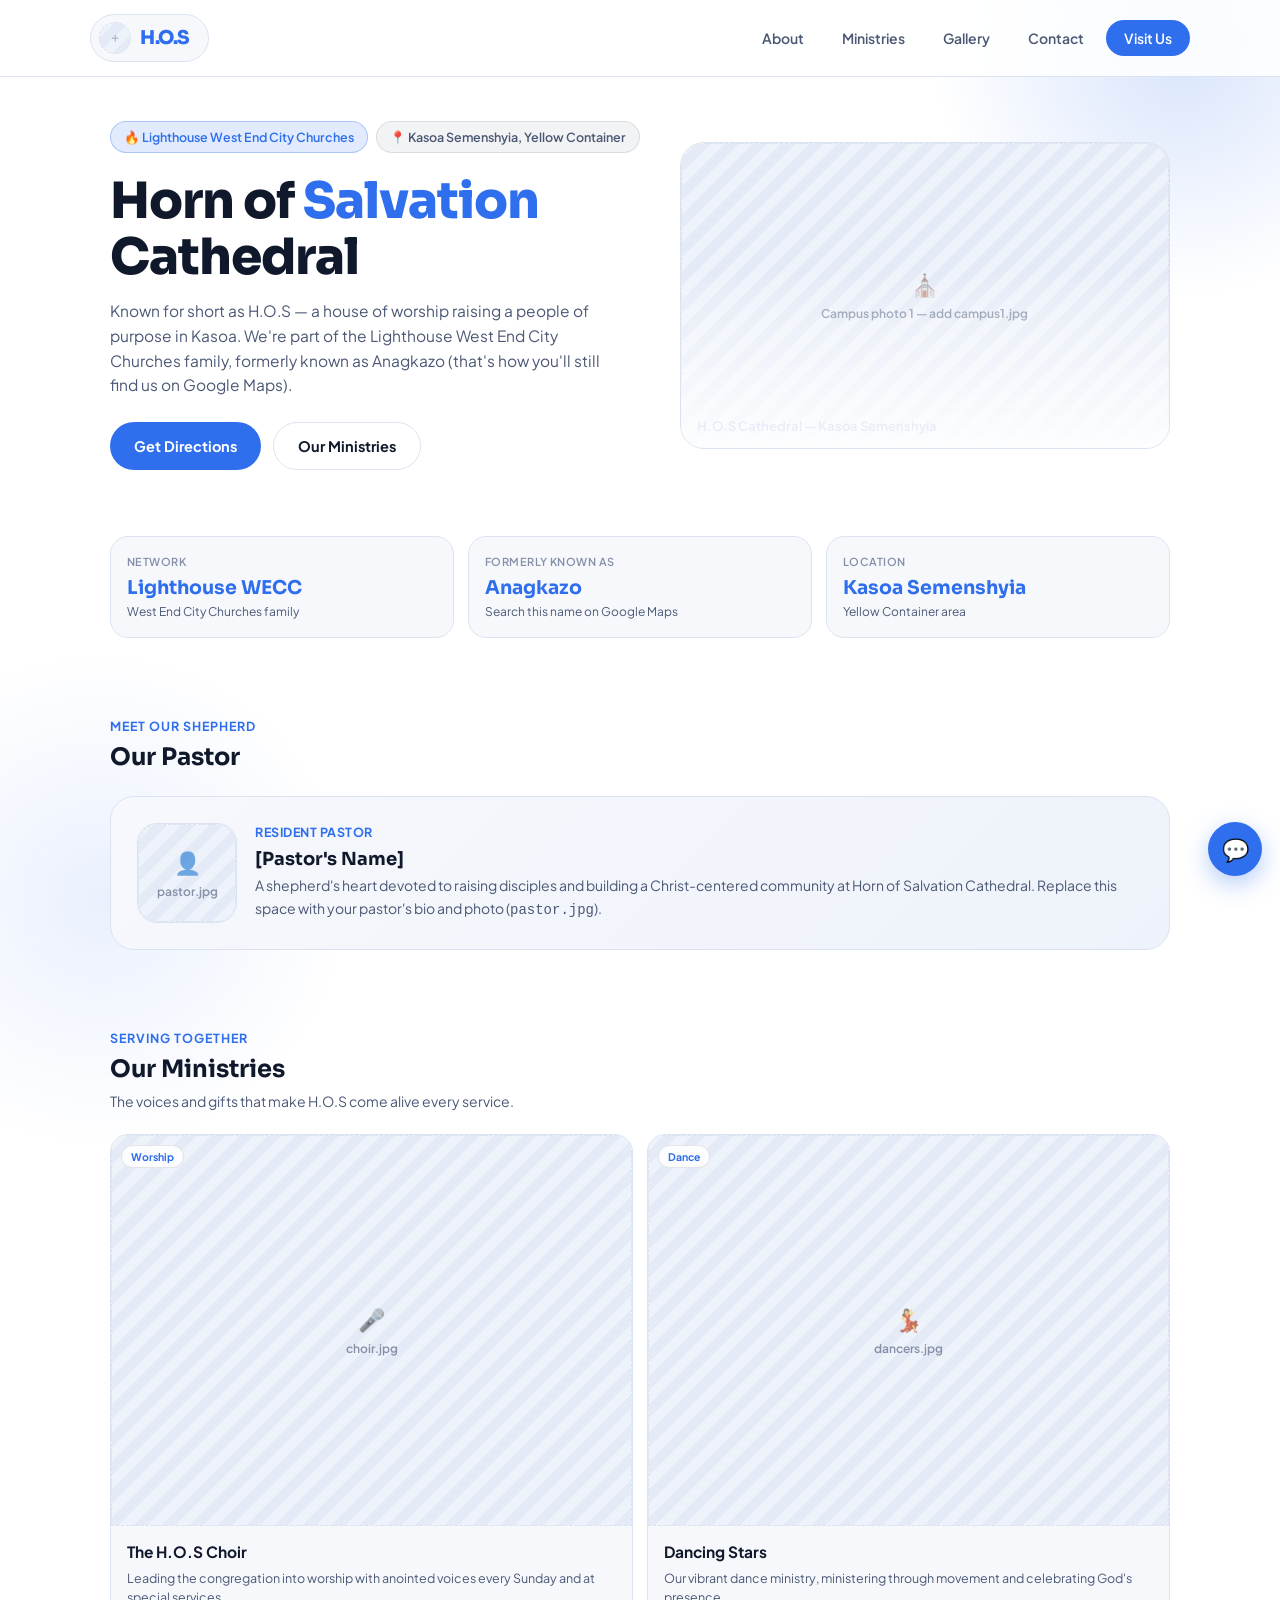
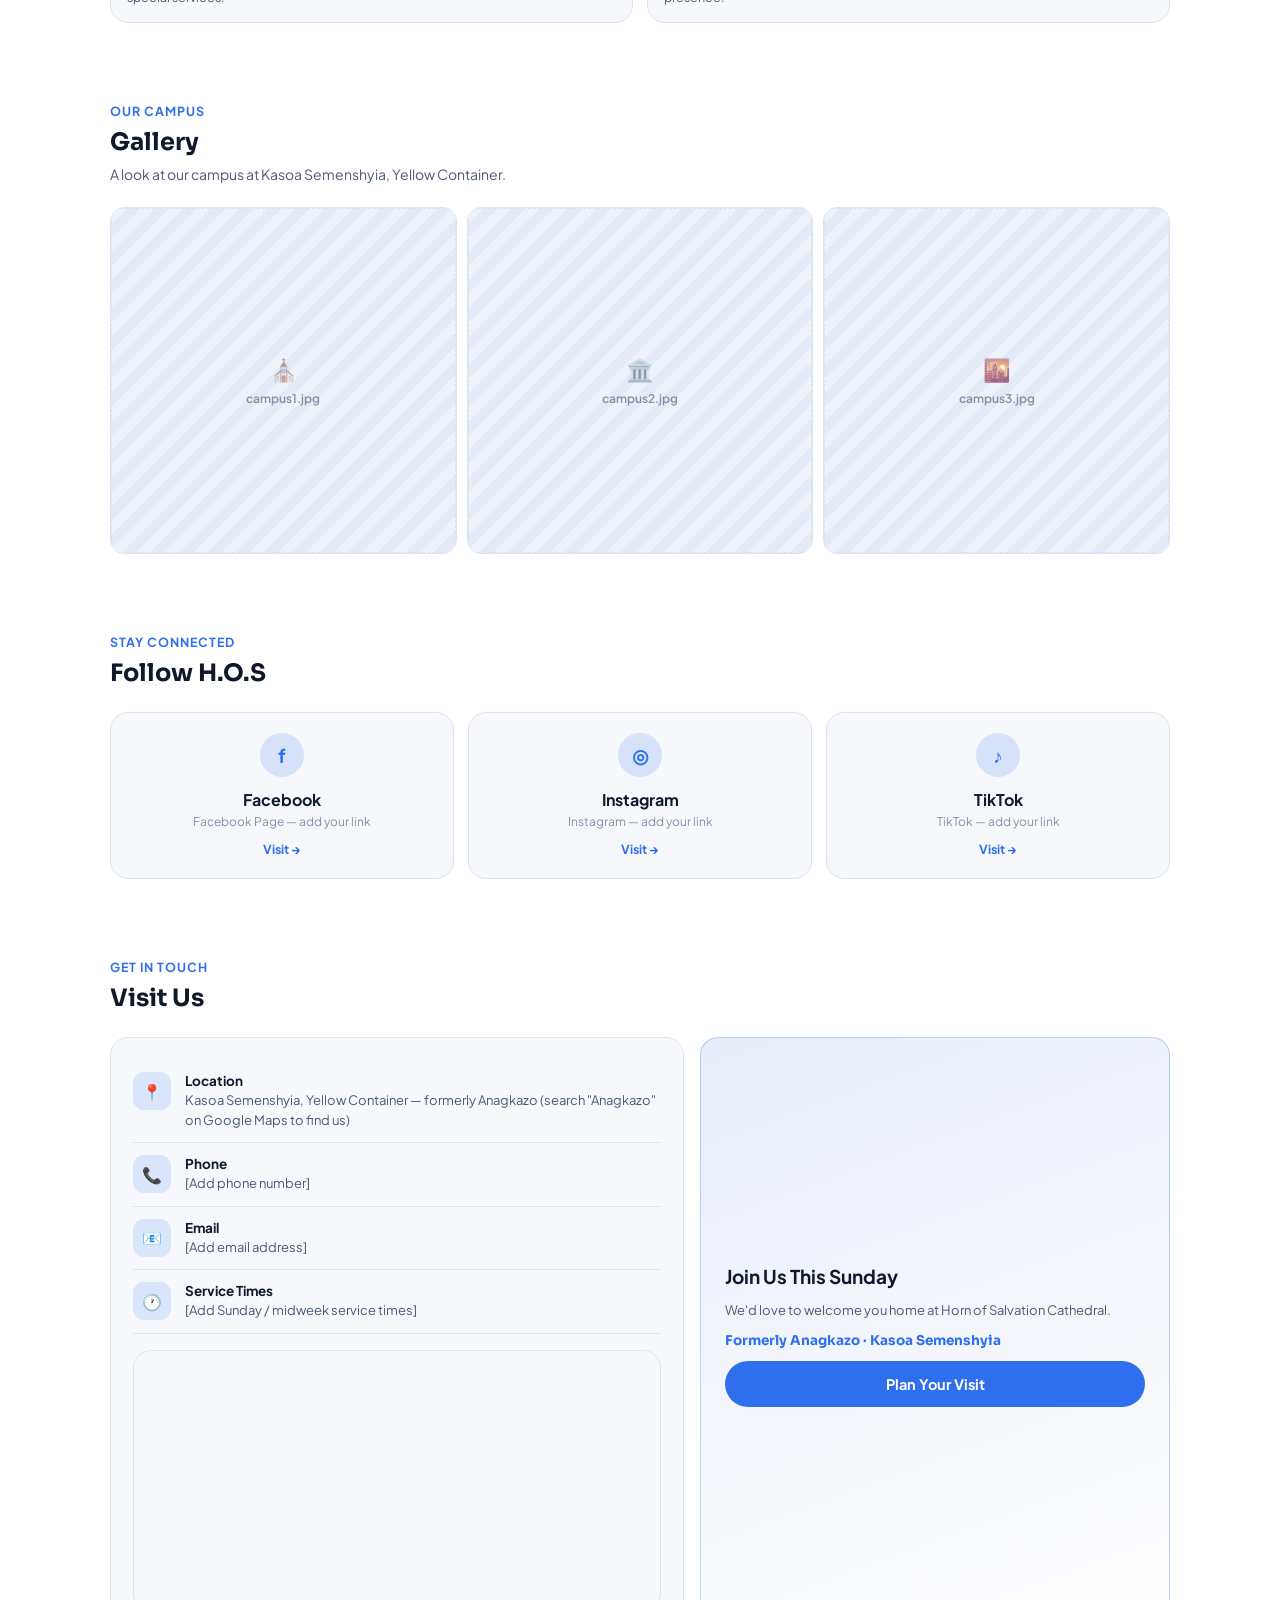
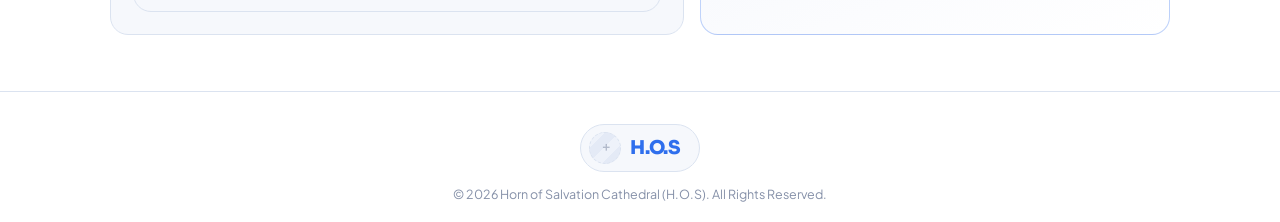
==== index.html @ 9e93522f "Create index.html" ====
<!DOCTYPE html>
<html lang="en">
<head>
<meta charset="UTF-8">
<meta name="viewport" content="width=device-width, initial-scale=1.0">
<title>Horn of Salvation Cathedral (H.O.S) | Kasoa, Semenshyia</title>
<link rel="icon" type="image/png" href="logo.png">
<link rel="preconnect" href="https://fonts.googleapis.com">
<link href="https://fonts.googleapis.com/css2?family=Plus+Jakarta+Sans:wght@400;500;600;700;800&family=Sora:wght@600;700;800&display=swap" rel="stylesheet">
<style>
  :root{
    --bg: #ffffff;
    --card: #f6f8fc;
    --card-2: #eef2fa;
    --border: #dbe3f0;
    --yellow: #2f6fed;
    --black-2: #e8edf9;
    --text: #10182b;
    --text-dim: #4b5875;
    --text-faint: #8590a8;
    --radius: 18px;
  }
  *{margin:0;padding:0;box-sizing:border-box;}
  html{scroll-behavior:smooth;}
  body{
    background:var(--bg); color:var(--text); font-family:'Plus Jakarta Sans', sans-serif;
    padding-bottom:78px; overflow-x:hidden;
  }
  h1,h2,h3,.brand{font-family:'Sora', sans-serif;}
  a{color:inherit;text-decoration:none;}
  img{max-width:100%;display:block;}
  .wrap{max-width:1100px;margin:0 auto;padding:0 20px;}

  body::before{
    content:"";position:fixed;top:-200px;right:-150px;width:500px;height:500px;
    background:radial-gradient(circle, rgba(47,111,237,0.18), transparent 70%);z-index:-1;
  }
  body::after{
    content:"";position:fixed;bottom:-250px;left:-150px;width:500px;height:500px;
    background:radial-gradient(circle, rgba(47,111,237,0.10), transparent 70%);z-index:-1;
  }

  /* Placeholder photo blocks — swap the <img> back in once real photos are ready */
  .photo-slot{
    display:flex; flex-direction:column; align-items:center; justify-content:center; gap:8px;
    width:100%; height:100%;
    background:repeating-linear-gradient(135deg, #eef2fa, #eef2fa 10px, #e4eaf6 10px, #e4eaf6 20px);
    border:1px dashed var(--border); color:var(--text-faint);
    font-size:12px; font-weight:600; text-align:center; padding:10px;
  }
  .photo-slot .ic{font-size:22px; opacity:.6;}

  /* Nav */
  header{
    position:sticky; top:0; z-index:50; padding:14px 16px;
    background:rgba(255,255,255,0.85); backdrop-filter:blur(14px); border-bottom:1px solid var(--border);
  }
  .nav-inner{max-width:1100px;margin:0 auto;display:flex;align-items:center;justify-content:space-between;}
  .brand{display:flex;align-items:center;gap:9px;font-weight:800;font-size:19px;letter-spacing:-0.02em;color:var(--yellow);
    background:var(--card);border:1px solid var(--border);padding:7px 18px 7px 8px;border-radius:999px;}
  .brand-logo{width:32px;height:32px;border-radius:50%;object-fit:cover;background:var(--black-2);}
  nav.links{display:flex;align-items:center;gap:6px;}
  nav.links a{font-size:14px;font-weight:600;color:var(--text-dim);padding:9px 16px;border-radius:999px;transition:.2s;}
  nav.links a:hover{background:var(--card);color:var(--text);}
  .nav-cta{background:var(--yellow);color:#ffffff !important;padding:9px 18px !important;}
  .menu-btn{display:none;background:var(--card);border:1px solid var(--border);width:40px;height:40px;border-radius:12px;color:var(--text);font-size:18px;cursor:pointer;}

  /* Hero */
  .hero{padding:44px 0 40px;}
  .hero-grid{display:grid;grid-template-columns:1fr;gap:28px;}
  .eyebrow-row{display:flex;gap:8px;flex-wrap:wrap;margin-bottom:20px;}
  .badge{display:inline-flex;align-items:center;gap:6px;font-size:12.5px;font-weight:600;padding:7px 13px;border-radius:999px;
    background:var(--card);border:1px solid var(--border);color:var(--text-dim);}
  .badge.on-yellow{background:rgba(47,111,237,0.14);color:var(--yellow);border-color:rgba(47,111,237,0.3);}
  .badge.on-dark{background:rgba(16,24,43,0.05);color:var(--text-dim);border-color:rgba(16,24,43,0.1);}
  .hero h1{font-size:36px;line-height:1.12;font-weight:800;letter-spacing:-0.02em;}
  .hero h1 span{color:var(--yellow);}
  .hero p.lede{margin-top:14px;max-width:520px;color:var(--text-dim);font-size:15.5px;line-height:1.6;}
  .hero-actions{display:flex;gap:12px;margin-top:24px;flex-wrap:wrap;}
  .btn{display:inline-flex;align-items:center;gap:8px;font-weight:700;font-size:14.5px;padding:14px 24px;border-radius:999px;border:none;cursor:pointer;}
  .btn-primary{background:var(--yellow);color:#ffffff;}
  .btn-ghost{background:transparent;color:var(--text);border:1px solid var(--border);}

  .hero-photo{border-radius:24px;border:1px solid var(--border);overflow:hidden;position:relative;aspect-ratio:16/10;}
  .hero-photo img{width:100%;height:100%;object-fit:cover;}
  .hero-photo::after{content:"";position:absolute;inset:0;background:linear-gradient(180deg, rgba(255,255,255,0) 40%, rgba(255,255,255,0.9) 100%);}
  .hero-photo .cap{position:absolute;left:16px;bottom:14px;z-index:2;font-size:13px;font-weight:600;color:#e8ecf7;}

  /* Info strip */
  .stats{display:grid;grid-template-columns:repeat(3,1fr);gap:14px;padding:26px 0 40px;}
  .stat-card{background:var(--card);border:1px solid var(--border);border-radius:var(--radius);padding:18px 16px;}
  .stat-card .label{color:var(--text-faint);font-size:11px;font-weight:600;text-transform:uppercase;letter-spacing:.04em;}
  .stat-card .value{font-family:'Sora',sans-serif;font-size:19px;font-weight:700;margin-top:8px;color:var(--yellow);}
  .stat-card .sub{color:var(--text-dim);font-size:12px;margin-top:4px;}

  section{padding:40px 0;}
  .section-head{margin-bottom:24px;}
  .section-head .kicker{font-size:12.5px;font-weight:700;color:var(--yellow);text-transform:uppercase;letter-spacing:.08em;}
  .section-head h2{font-size:24px;font-weight:700;margin-top:8px;}
  .section-head p{color:var(--text-dim);font-size:14px;margin-top:8px;max-width:560px;}

  /* People / ministry cards with photo slots */
  .grid-2{display:grid;grid-template-columns:1fr 1fr;gap:14px;}
  .prog-card{background:var(--card);border:1px solid var(--border);border-radius:var(--radius);overflow:hidden;display:flex;flex-direction:column;}
  .prog-photo{aspect-ratio:4/3;overflow:hidden;position:relative;}
  .prog-photo img{width:100%;height:100%;object-fit:cover;}
  .prog-photo .tag{position:absolute;top:10px;left:10px;font-size:10.5px;font-weight:700;padding:4px 9px;border-radius:999px;
    background:rgba(255,255,255,0.85);color:var(--yellow);border:1px solid rgba(16,24,43,0.1);backdrop-filter:blur(4px);z-index:2;}
  .prog-body{padding:16px;display:flex;flex-direction:column;gap:8px;flex:1;}
  .prog-body h4{font-size:15.5px;font-weight:700;}
  .prog-body .desc{color:var(--text-dim);font-size:12.5px;line-height:1.5;flex:1;}

  /* Pastor spotlight card */
  .pastor-card{background:linear-gradient(135deg, var(--card), var(--card-2));border:1px solid var(--border);border-radius:24px;
    padding:26px;display:flex;gap:18px;align-items:center;}
  .pastor-photo{width:100px;height:100px;border-radius:20px;overflow:hidden;flex-shrink:0;border:1px solid var(--border);}
  .pastor-photo img{width:100%;height:100%;object-fit:cover;}
  .pastor-card h3{font-size:18px;font-weight:700;margin-bottom:4px;}
  .pastor-card .role{color:var(--yellow);font-size:12.5px;font-weight:700;text-transform:uppercase;letter-spacing:.04em;margin-bottom:8px;}
  .pastor-card p{color:var(--text-dim);font-size:14px;line-height:1.65;}

  /* Gallery — max 3 campus images */
  .gallery-grid{display:grid;grid-template-columns:repeat(3,1fr);gap:10px;}
  .gallery-grid .g-item{border-radius:14px;overflow:hidden;aspect-ratio:1/1;border:1px solid var(--border);}
  .gallery-grid img{width:100%;height:100%;object-fit:cover;transition:.3s;}
  .gallery-grid a:hover img{transform:scale(1.06);}

  /* Social */
  .social-grid{display:grid;grid-template-columns:repeat(3,1fr);gap:14px;}
  .social-card{background:var(--card);border:1px solid var(--border);border-radius:var(--radius);padding:20px;text-align:center;}
  .social-card .circle{width:44px;height:44px;border-radius:50%;margin:0 auto 12px;display:flex;align-items:center;justify-content:center;font-size:19px;font-weight:700;background:rgba(47,111,237,0.16);color:var(--yellow);}
  .social-card p{font-size:12px;color:var(--text-faint);margin-top:4px;}
  .social-card .visit{display:inline-block;margin-top:12px;font-size:12.5px;font-weight:700;color:var(--yellow);}

  /* Contact */
  .contact-grid{display:grid;grid-template-columns:1fr;gap:16px;}
  .contact-card{background:var(--card);border:1px solid var(--border);border-radius:var(--radius);padding:22px;}
  .contact-row{display:flex;gap:14px;align-items:flex-start;padding:12px 0;border-bottom:1px solid var(--border);}
  .contact-row:last-child{border-bottom:none;}
  .contact-row .ico{width:38px;height:38px;border-radius:11px;background:rgba(47,111,237,0.14);color:var(--yellow);
    display:flex;align-items:center;justify-content:center;font-size:16px;flex-shrink:0;}
  .contact-row h5{font-size:13.5px;font-weight:700;}
  .contact-row p, .contact-row a{font-size:13px;color:var(--text-dim);margin-top:2px;line-height:1.5;}
  .apply-card{background:linear-gradient(160deg, var(--black-2), #ffffff);border-radius:var(--radius);padding:24px;
    display:flex;flex-direction:column;justify-content:center;gap:12px;border:1px solid rgba(47,111,237,0.3);}
  .apply-card h4{font-size:19px;font-weight:700;}
  .apply-card p{color:var(--text-dim);font-size:13px;line-height:1.55;}
  .apply-note{font-family:'Sora',sans-serif;font-size:13.5px;color:var(--yellow);font-weight:700;}
  .map-frame{border-radius:var(--radius);overflow:hidden;border:1px solid var(--border);margin-top:16px;}
  .map-frame iframe{width:100%;height:260px;border:none;display:block;}

  footer{text-align:center;padding:32px 20px 20px;color:var(--text-faint);font-size:12.5px;border-top:1px solid var(--border);margin-top:16px;}
  footer .brand{margin:0 auto 14px;width:fit-content;}

  .wa-float{position:fixed;right:18px;bottom:88px;z-index:60;width:54px;height:54px;border-radius:50%;
    background:var(--yellow);display:flex;align-items:center;justify-content:center;box-shadow:0 8px 24px rgba(47,111,237,0.35);font-size:22px;color:#ffffff;}

  .bottom-nav{position:fixed;left:0;right:0;bottom:0;z-index:55;background:rgba(255,255,255,0.95);backdrop-filter:blur(14px);
    border-top:1px solid var(--border);display:flex;justify-content:space-around;padding:10px 6px 12px;}
  .bottom-nav a{display:flex;flex-direction:column;align-items:center;gap:4px;font-size:10.5px;color:var(--text-faint);font-weight:600;}
  .bottom-nav a.active{color:var(--yellow);}
  .bottom-nav .ic{font-size:19px;}

  @media (min-width:760px){
    body{padding-bottom:0;}
    .bottom-nav{display:none;}
    .wa-float{bottom:24px;}
    .hero h1{font-size:50px;}
    .hero-grid{grid-template-columns:1.05fr .95fr;align-items:center;}
    .contact-grid{grid-template-columns:1.1fr .9fr;}
  }
  @media (max-width:759px){
    nav.links{display:none;}
    .menu-btn{display:flex;align-items:center;justify-content:center;}
    .social-grid{grid-template-columns:1fr;}
    .stats{grid-template-columns:1fr;}
    .pastor-card{flex-direction:column;text-align:center;}
  }
</style>
</head>
<body>

<header>
  <div class="nav-inner">
    <a href="#top" class="brand">
      <span class="photo-slot" style="width:32px;height:32px;border-radius:50%;padding:0;"><span class="ic" style="font-size:12px;">＋</span></span>
      H.O.S
    </a>
    <nav class="links">
      <a href="#about">About</a>
      <a href="#ministries">Ministries</a>
      <a href="#gallery">Gallery</a>
      <a href="#contact">Contact</a>
      <a href="#contact" class="nav-cta">Visit Us</a>
    </nav>
    <button class="menu-btn" aria-label="Menu">☰</button>
  </div>
</header>

<main id="top" class="wrap">

  <section class="hero">
    <div class="hero-grid">
      <div>
        <div class="eyebrow-row">
          <span class="badge on-yellow">🔥 Lighthouse West End City Churches</span>
          <span class="badge on-dark">📍 Kasoa Semenshyia, Yellow Container</span>
        </div>
        <h1>Horn of <span>Salvation</span> Cathedral</h1>
        <p class="lede">Known for short as H.O.S — a house of worship raising a people of purpose in Kasoa. We're part of the Lighthouse West End City Churches family, formerly known as Anagkazo (that's how you'll still find us on Google Maps).</p>
        <div class="hero-actions">
          <a href="#contact" class="btn btn-primary">Get Directions</a>
          <a href="#ministries" class="btn btn-ghost">Our Ministries</a>
        </div>
      </div>
      <div class="hero-photo">
        <div class="photo-slot" style="aspect-ratio:16/10;border-radius:24px;">
          <span class="ic">⛪</span>
          Campus photo 1 — add campus1.jpg
        </div>
        <span class="cap">H.O.S Cathedral — Kasoa Semenshyia</span>
      </div>
    </div>
  </section>

  <section class="stats">
    <div class="stat-card">
      <div class="label">Network</div>
      <div class="value">Lighthouse WECC</div>
      <div class="sub">West End City Churches family</div>
    </div>
    <div class="stat-card">
      <div class="label">Formerly Known As</div>
      <div class="value">Anagkazo</div>
      <div class="sub">Search this name on Google Maps</div>
    </div>
    <div class="stat-card">
      <div class="label">Location</div>
      <div class="value">Kasoa Semenshyia</div>
      <div class="sub">Yellow Container area</div>
    </div>
  </section>

  <section id="about">
    <div class="section-head">
      <div class="kicker">Meet Our Shepherd</div>
      <h2>Our Pastor</h2>
    </div>
    <div class="pastor-card">
      <div class="pastor-photo">
        <div class="photo-slot" style="border-radius:20px;">
          <span class="ic">👤</span>
          pastor.jpg
        </div>
      </div>
      <div>
        <div class="role">Resident Pastor</div>
        <h3>[Pastor's Name]</h3>
        <p>A shepherd's heart devoted to raising disciples and building a Christ-centered community at Horn of Salvation Cathedral. Replace this space with your pastor's bio and photo (<code>pastor.jpg</code>).</p>
      </div>
    </div>
  </section>

  <section id="ministries">
    <div class="section-head">
      <div class="kicker">Serving Together</div>
      <h2>Our Ministries</h2>
      <p>The voices and gifts that make H.O.S come alive every service.</p>
    </div>
    <div class="grid-2">
      <div class="prog-card">
        <div class="prog-photo">
          <div class="photo-slot"><span class="ic">🎤</span>choir.jpg</div>
          <span class="tag">Worship</span>
        </div>
        <div class="prog-body">
          <h4>The H.O.S Choir</h4>
          <p class="desc">Leading the congregation into worship with anointed voices every Sunday and at special services.</p>
        </div>
      </div>
      <div class="prog-card">
        <div class="prog-photo">
          <div class="photo-slot"><span class="ic">💃</span>dancers.jpg</div>
          <span class="tag">Dance</span>
        </div>
        <div class="prog-body">
          <h4>Dancing Stars</h4>
          <p class="desc">Our vibrant dance ministry, ministering through movement and celebrating God's presence.</p>
        </div>
      </div>
    </div>
  </section>

  <section id="gallery">
    <div class="section-head">
      <div class="kicker">Our Campus</div>
      <h2>Gallery</h2>
      <p>A look at our campus at Kasoa Semenshyia, Yellow Container.</p>
    </div>
    <div class="gallery-grid">
      <div class="g-item"><div class="photo-slot"><span class="ic">⛪</span>campus1.jpg</div></div>
      <div class="g-item"><div class="photo-slot"><span class="ic">🏛️</span>campus2.jpg</div></div>
      <div class="g-item"><div class="photo-slot"><span class="ic">🌇</span>campus3.jpg</div></div>
    </div>
  </section>

  <section>
    <div class="section-head">
      <div class="kicker">Stay Connected</div>
      <h2>Follow H.O.S</h2>
    </div>
    <div class="social-grid">
      <a class="social-card" href="#" target="_blank" rel="noopener">
        <div class="circle">f</div>
        <strong>Facebook</strong>
        <p>Facebook Page — add your link</p>
        <span class="visit">Visit →</span>
      </a>
      <a class="social-card" href="#" target="_blank" rel="noopener">
        <div class="circle">◎</div>
        <strong>Instagram</strong>
        <p>Instagram — add your link</p>
        <span class="visit">Visit →</span>
      </a>
      <a class="social-card" href="#" target="_blank" rel="noopener">
        <div class="circle">♪</div>
        <strong>TikTok</strong>
        <p>TikTok — add your link</p>
        <span class="visit">Visit →</span>
      </a>
    </div>
  </section>

  <section id="contact">
    <div class="section-head">
      <div class="kicker">Get In Touch</div>
      <h2>Visit Us</h2>
    </div>
    <div class="contact-grid">
      <div class="contact-card">
        <div class="contact-row">
          <div class="ico">📍</div>
          <div>
            <h5>Location</h5>
            <p>Kasoa Semenshyia, Yellow Container — formerly Anagkazo (search "Anagkazo" on Google Maps to find us)</p>
          </div>
        </div>
        <div class="contact-row">
          <div class="ico">📞</div>
          <div>
            <h5>Phone</h5>
            <p>[Add phone number]</p>
          </div>
        </div>
        <div class="contact-row">
          <div class="ico">📧</div>
          <div>
            <h5>Email</h5>
            <p>[Add email address]</p>
          </div>
        </div>
        <div class="contact-row">
          <div class="ico">🕐</div>
          <div>
            <h5>Service Times</h5>
            <p>[Add Sunday / midweek service times]</p>
          </div>
        </div>
        <div class="map-frame">
          <iframe src="https://www.google.com/maps?q=Anagkazo%20Kasoa%20Semenshyia%20Yellow%20Container%20Ghana&output=embed" loading="lazy"></iframe>
        </div>
      </div>
      <div class="apply-card">
        <h4>Join Us This Sunday</h4>
        <p>We'd love to welcome you home at Horn of Salvation Cathedral.</p>
        <div class="apply-note">Formerly Anagkazo · Kasoa Semenshyia</div>
        <a href="#" class="btn btn-primary" style="justify-content:center;">Plan Your Visit</a>
      </div>
    </div>
  </section>

</main>

<footer>
  <div class="brand">
    <span class="photo-slot" style="width:32px;height:32px;border-radius:50%;padding:0;"><span class="ic" style="font-size:12px;">＋</span></span>
    H.O.S
  </div>
  <p>© 2026 Horn of Salvation Cathedral (H.O.S). All Rights Reserved.</p>
</footer>

<a class="wa-float" href="#" target="_blank" rel="noopener" aria-label="Chat with us">💬</a>

<nav class="bottom-nav">
  <a href="#top" class="active"><span class="ic">🏠</span>Home</a>
  <a href="#about"><span class="ic">✨</span>Pastor</a>
  <a href="#ministries"><span class="ic">🎤</span>Ministries</a>
  <a href="#contact"><span class="ic">📞</span>Contact</a>
</nav>

<script>
  document.querySelector('.menu-btn')?.addEventListener('click', () => {
    const links = document.querySelector('nav.links');
    const open = links.style.display === 'flex';
    if (open) { links.style.display = 'none'; return; }
    links.style.display = 'flex';
    links.style.position = 'absolute';
    links.style.top = '64px';
    links.style.right = '16px';
    links.style.flexDirection = 'column';
    links.style.background = 'var(--card)';
    links.style.border = '1px solid var(--border)';
    links.style.borderRadius = '16px';
    links.style.padding = '10px';
    links.style.gap = '4px';
  });
</script>

</body>
  </html>
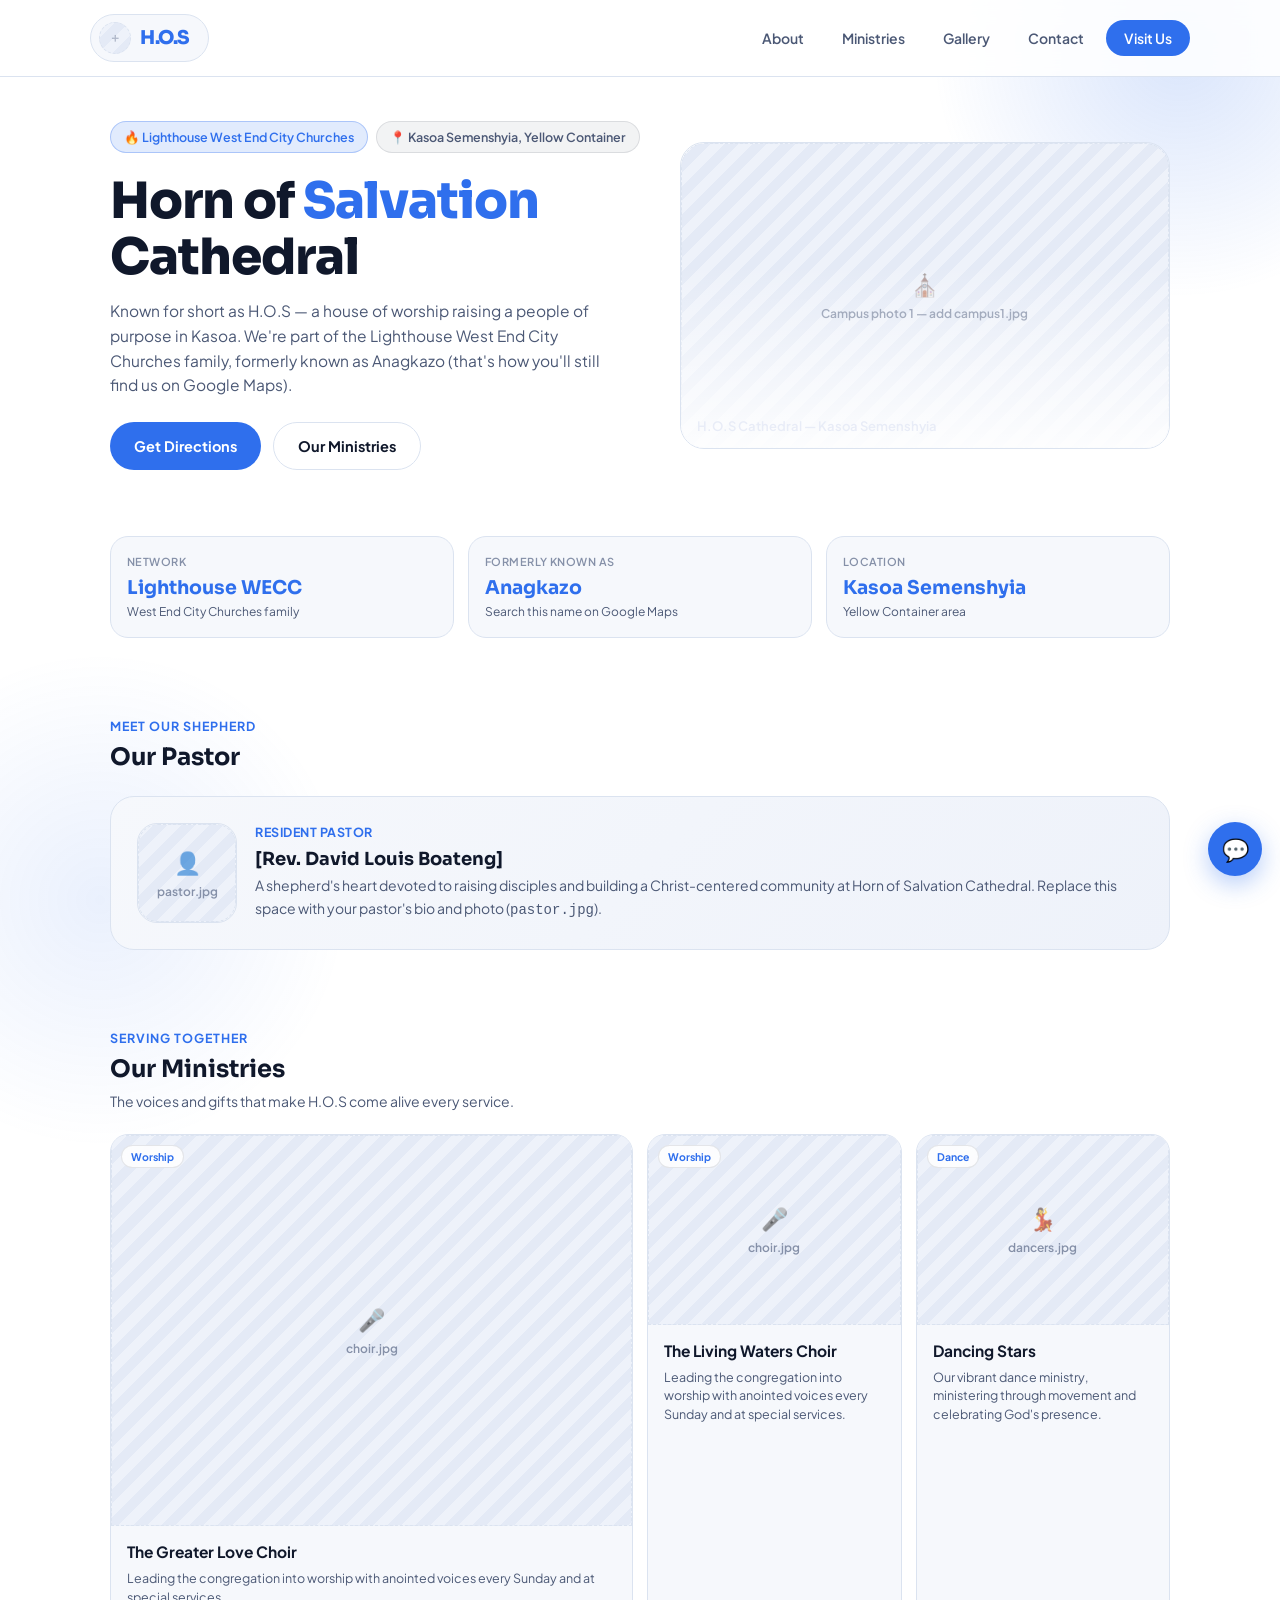
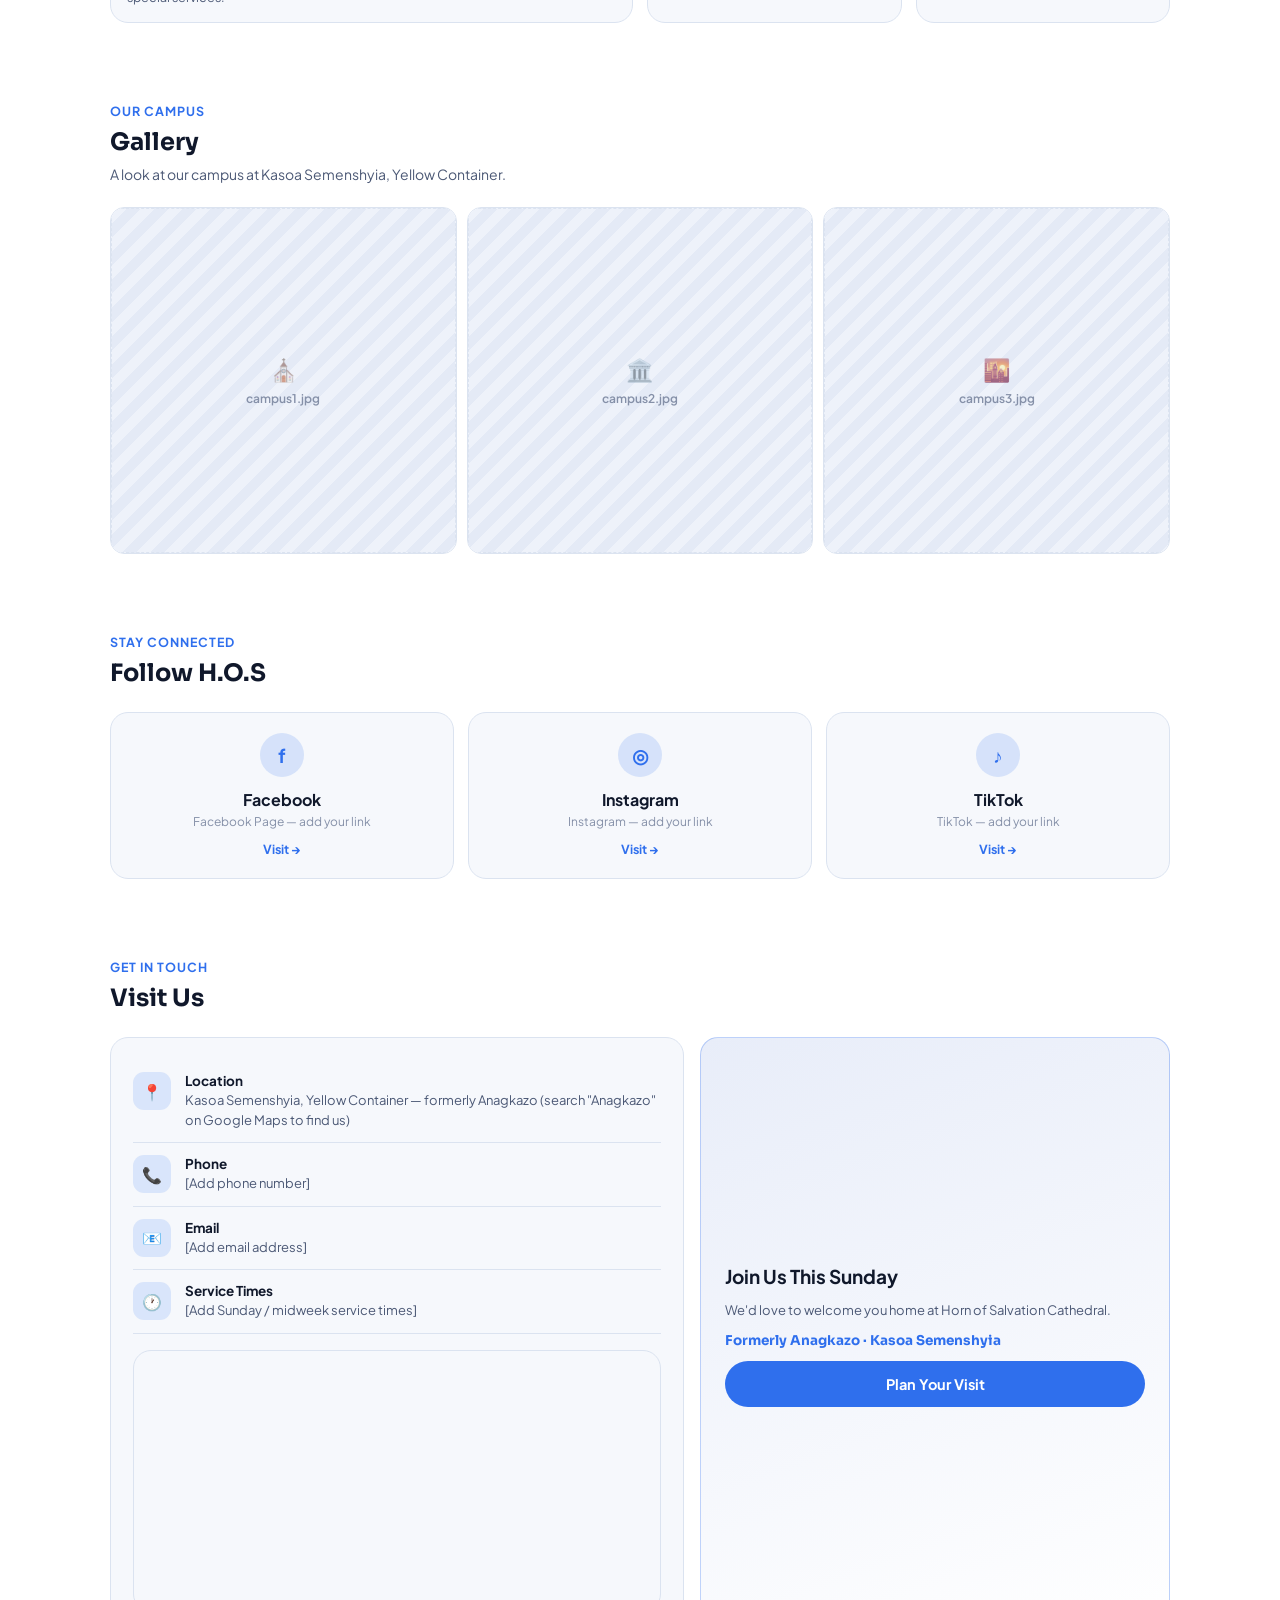
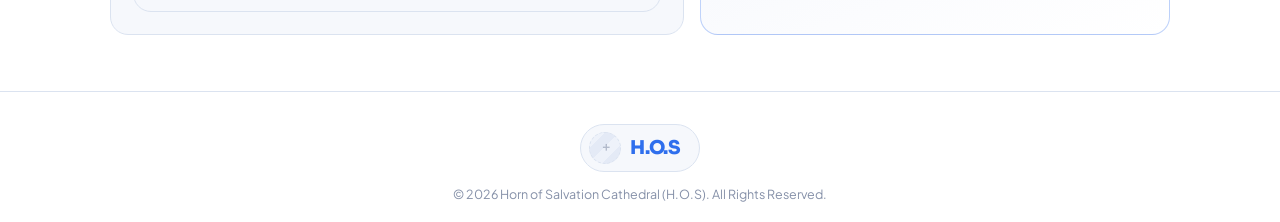
==== commit dc171573: "Update index.html" ====
--- a/index.html
+++ b/index.html
@@ -255,7 +255,7 @@
       </div>
       <div>
         <div class="role">Resident Pastor</div>
-        <h3>[Pastor's Name]</h3>
+        <h3>[Rev. David Louis Boateng]</h3>
         <p>A shepherd's heart devoted to raising disciples and building a Christ-centered community at Horn of Salvation Cathedral. Replace this space with your pastor's bio and photo (<code>pastor.jpg</code>).</p>
       </div>
     </div>
@@ -274,7 +274,18 @@
           <span class="tag">Worship</span>
         </div>
         <div class="prog-body">
-          <h4>The H.O.S Choir</h4>
+          <h4>The Greater Love Choir</h4>
+          <p class="desc">Leading the congregation into worship with anointed voices every Sunday and at special services.</p>
+        </div>
+      </div>
+      <div class="grid-2">
+      <div class="prog-card">
+        <div class="prog-photo">
+          <div class="photo-slot"><span class="ic">🎤</span>choir.jpg</div>
+          <span class="tag">Worship</span>
+        </div>
+        <div class="prog-body">
+          <h4>The Living Waters Choir</h4>
           <p class="desc">Leading the congregation into worship with anointed voices every Sunday and at special services.</p>
         </div>
       </div>
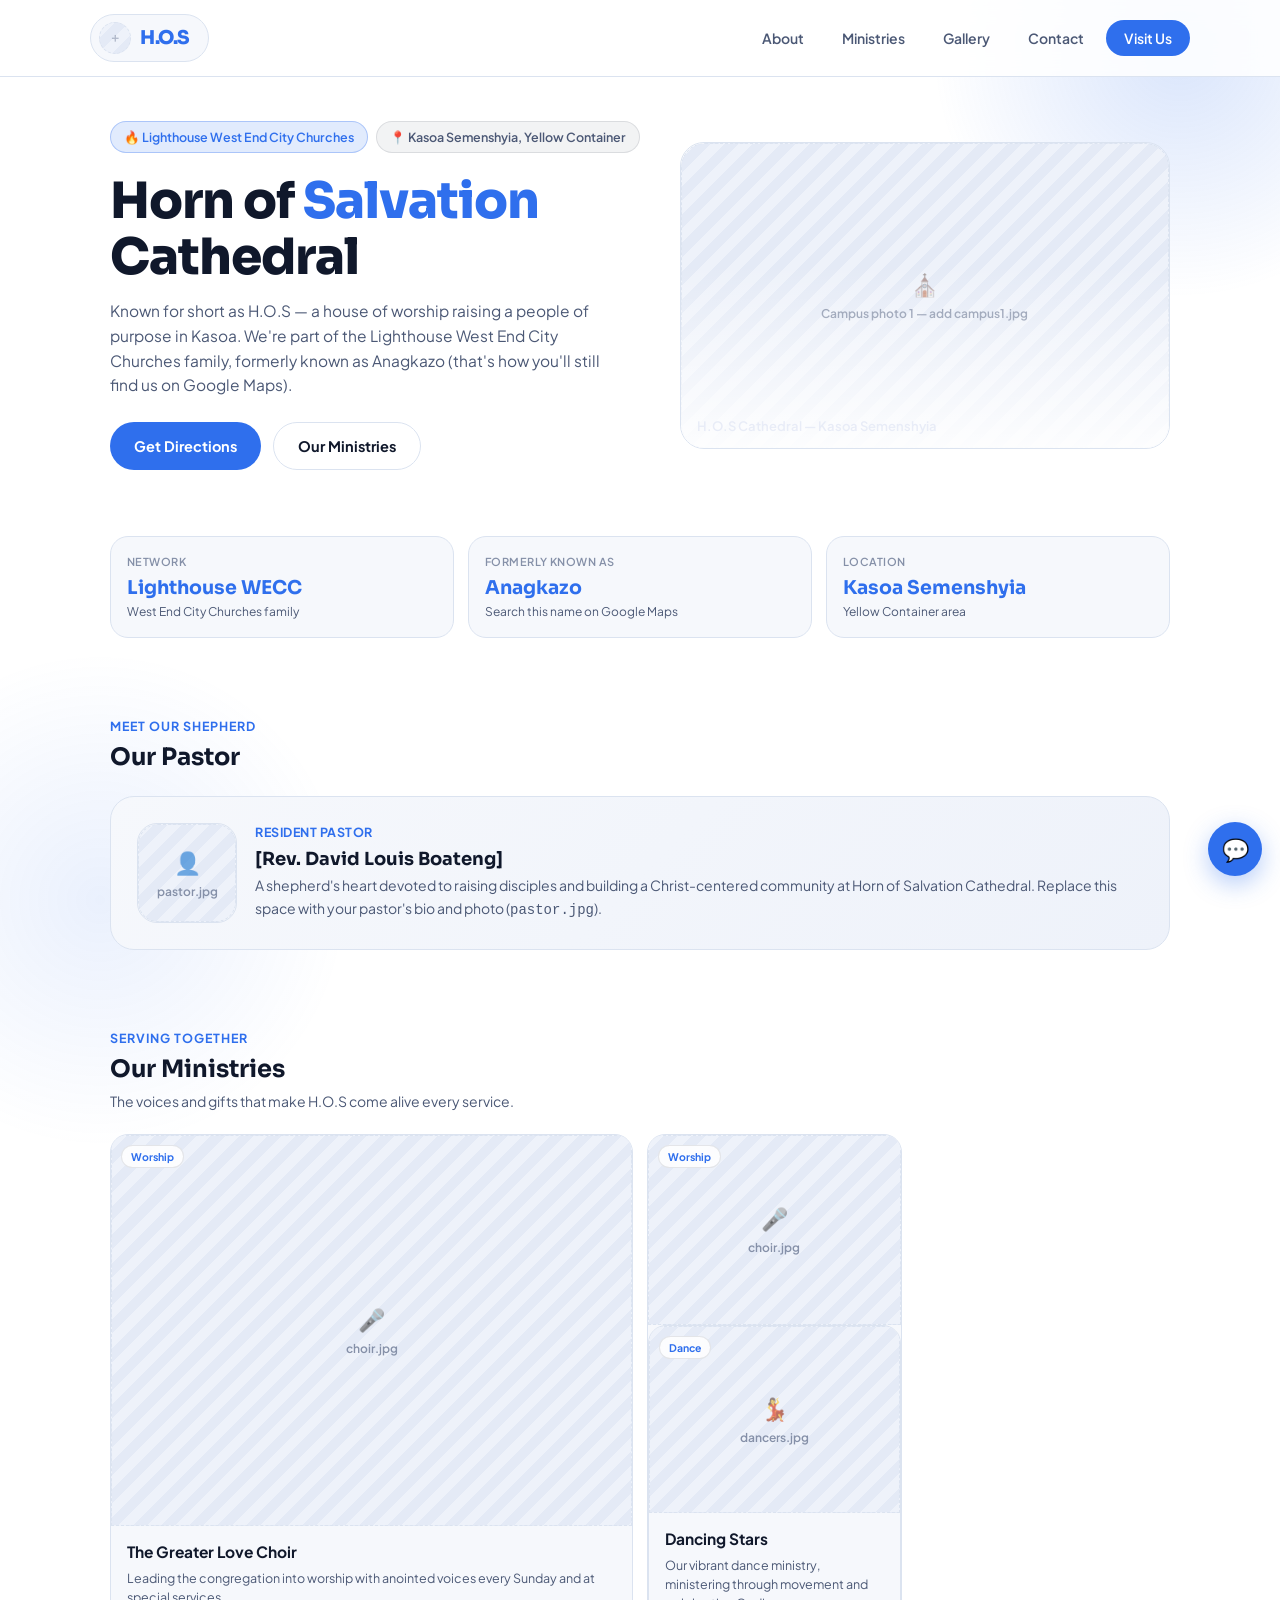
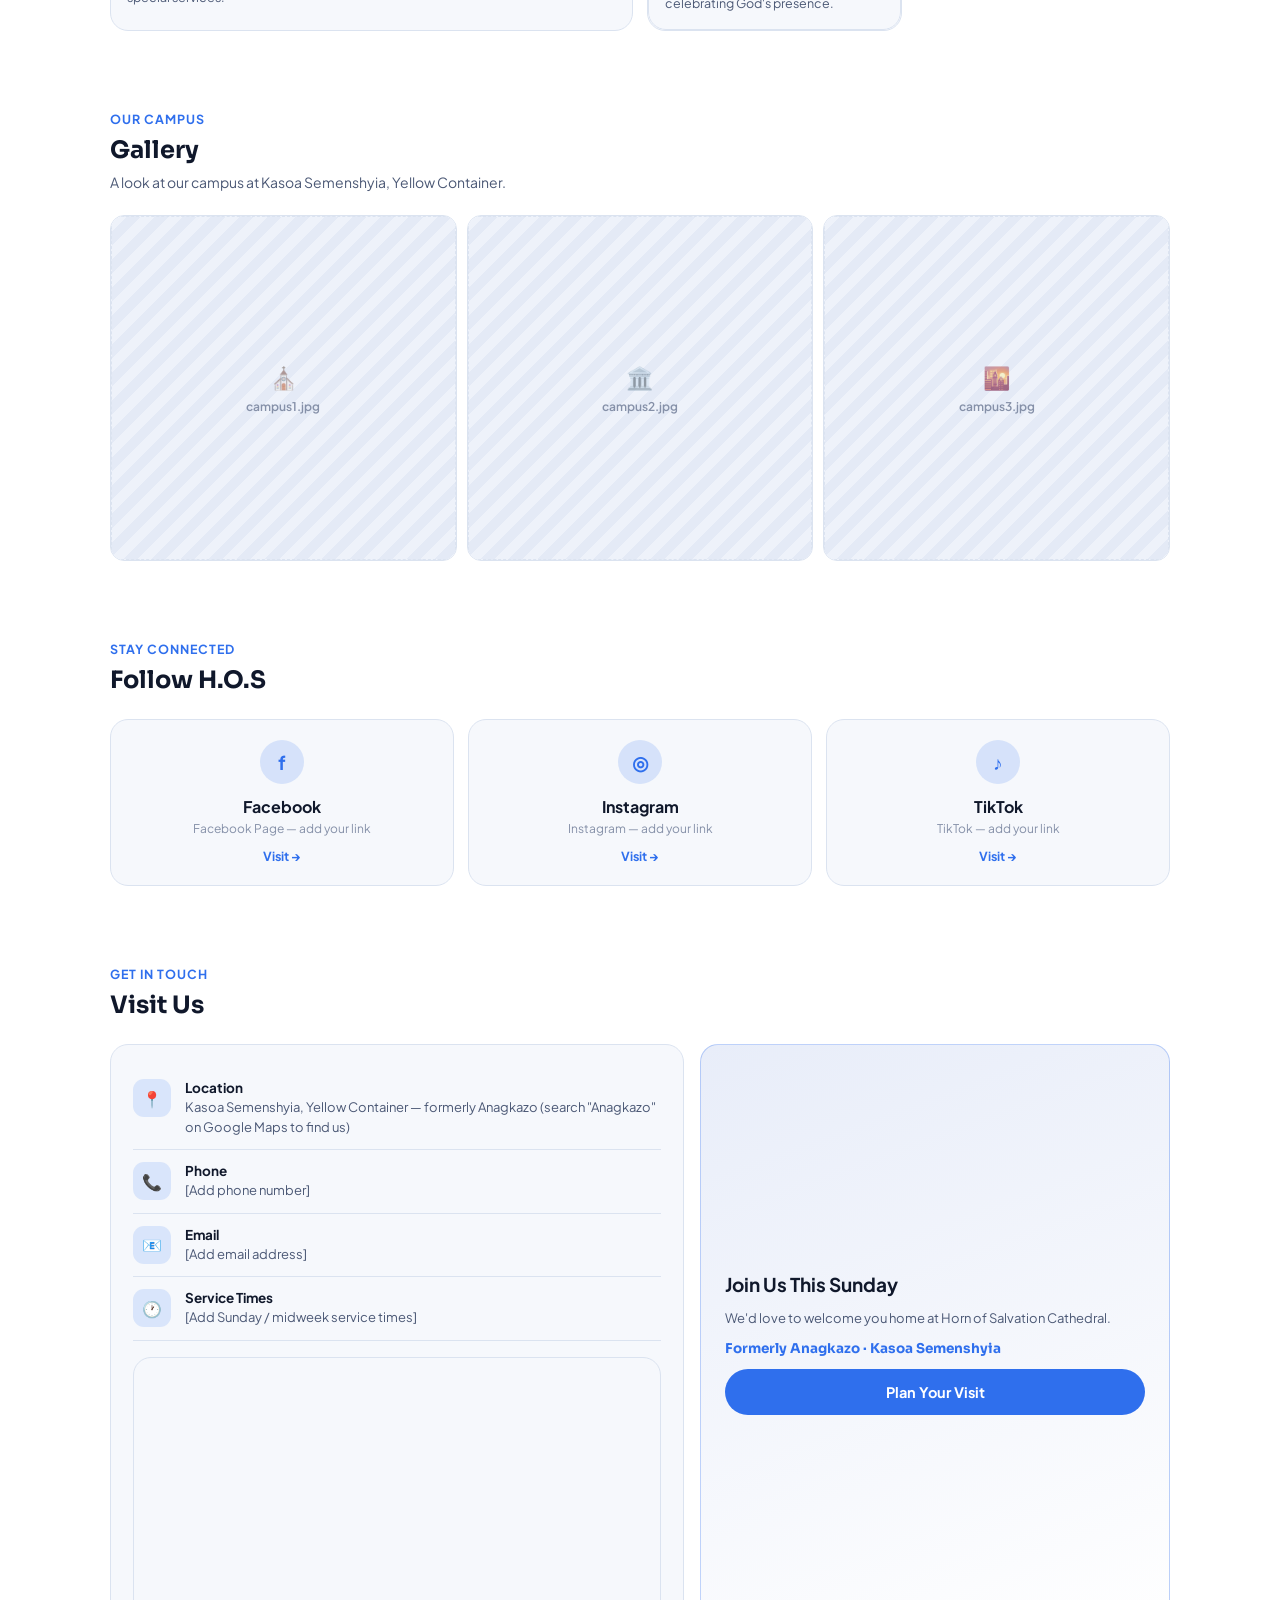
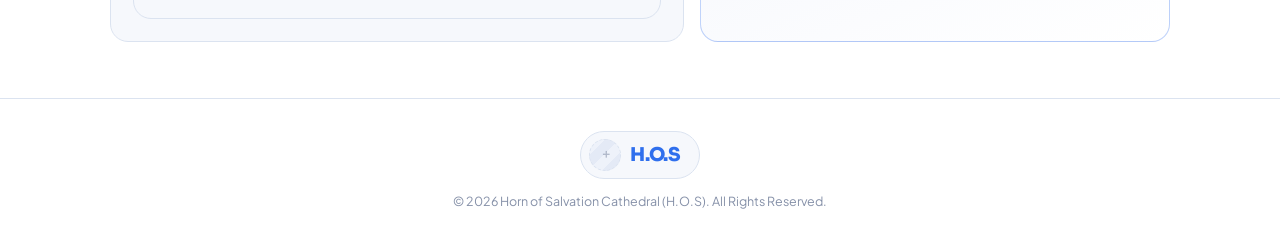
==== commit 4a366a9d: "Update index.html" ====
--- a/index.html
+++ b/index.html
@@ -100,7 +100,7 @@
   .section-head p{color:var(--text-dim);font-size:14px;margin-top:8px;max-width:560px;}
 
   /* People / ministry cards with photo slots */
-  .grid-2{display:grid;grid-template-columns:1fr 1fr;gap:14px;}
+  .grid-2{display:grid;grid-template-columns:1fr 1fr;gap:14px; }
   .prog-card{background:var(--card);border:1px solid var(--border);border-radius:var(--radius);overflow:hidden;display:flex;flex-direction:column;}
   .prog-photo{aspect-ratio:4/3;overflow:hidden;position:relative;}
   .prog-photo img{width:100%;height:100%;object-fit:cover;}
@@ -284,11 +284,7 @@
           <div class="photo-slot"><span class="ic">🎤</span>choir.jpg</div>
           <span class="tag">Worship</span>
         </div>
-        <div class="prog-body">
-          <h4>The Living Waters Choir</h4>
-          <p class="desc">Leading the congregation into worship with anointed voices every Sunday and at special services.</p>
-        </div>
-      </div>
+        
       <div class="prog-card">
         <div class="prog-photo">
           <div class="photo-slot"><span class="ic">💃</span>dancers.jpg</div>
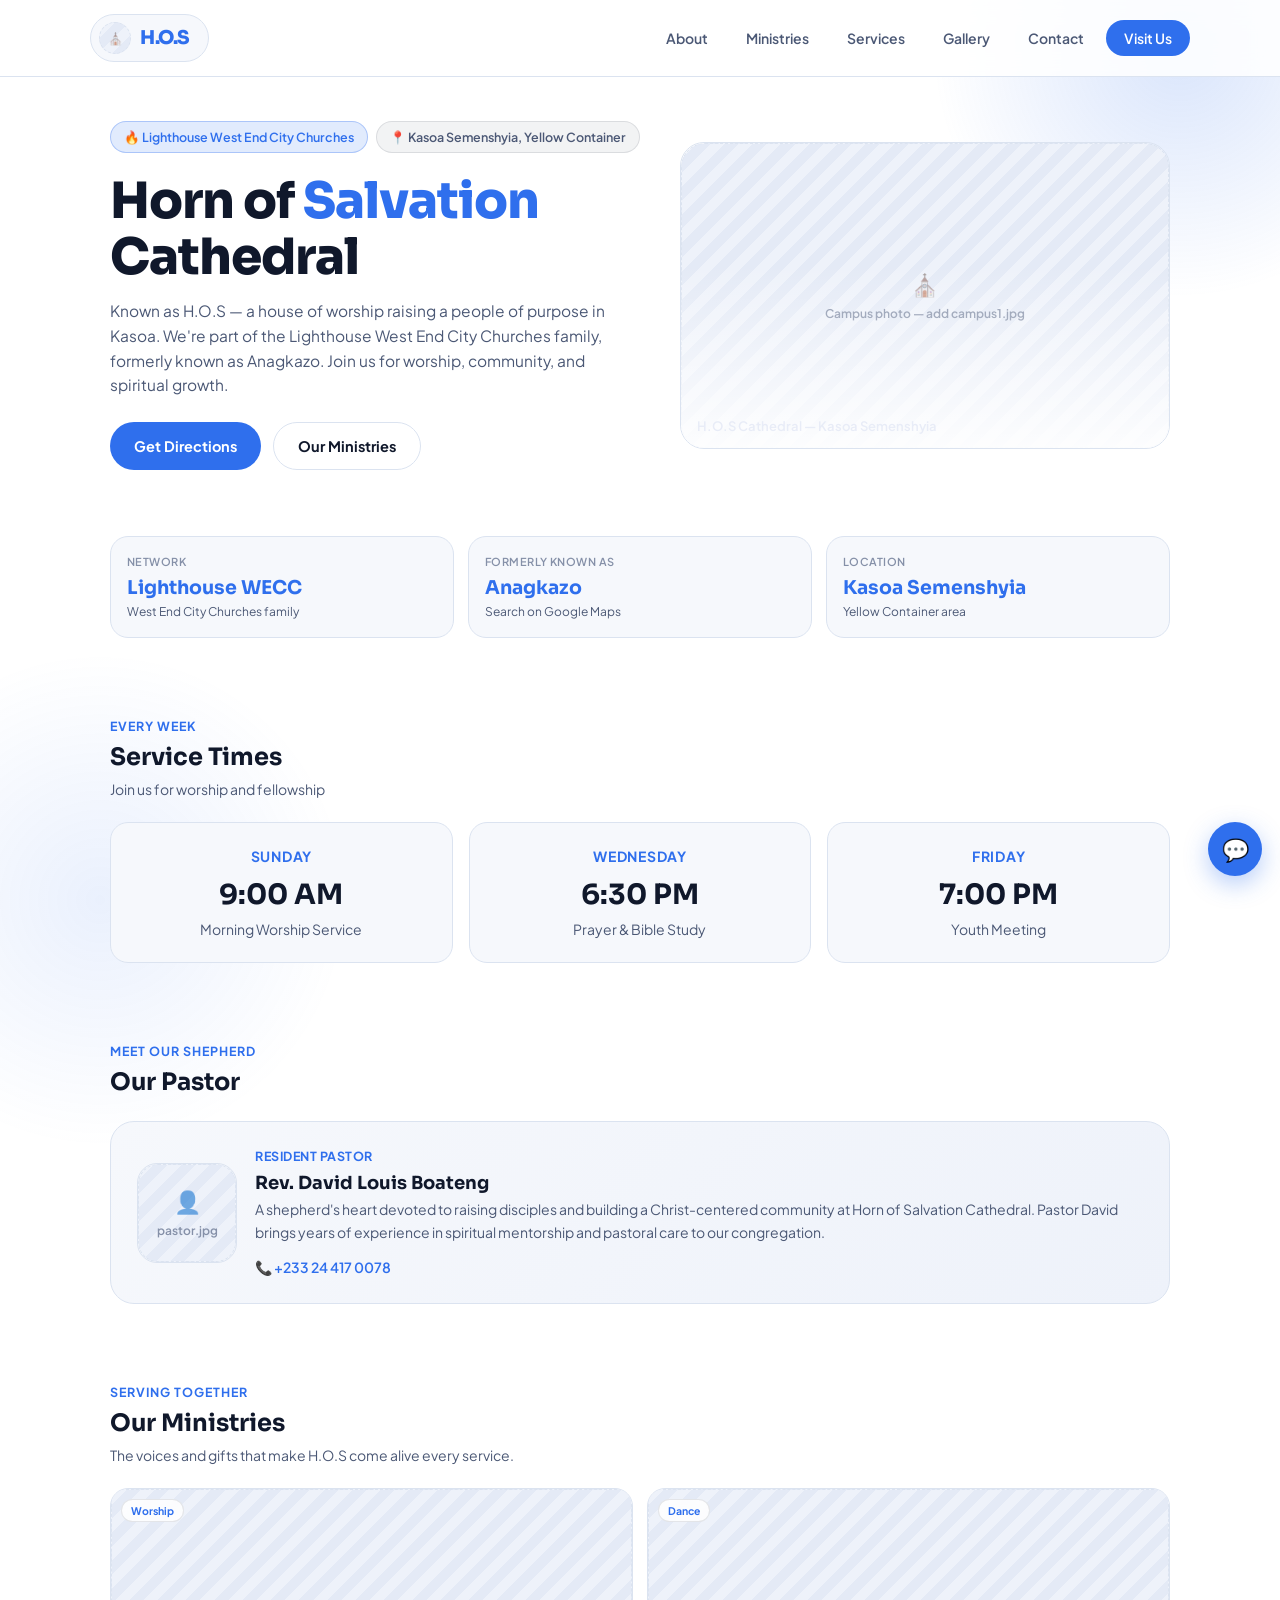
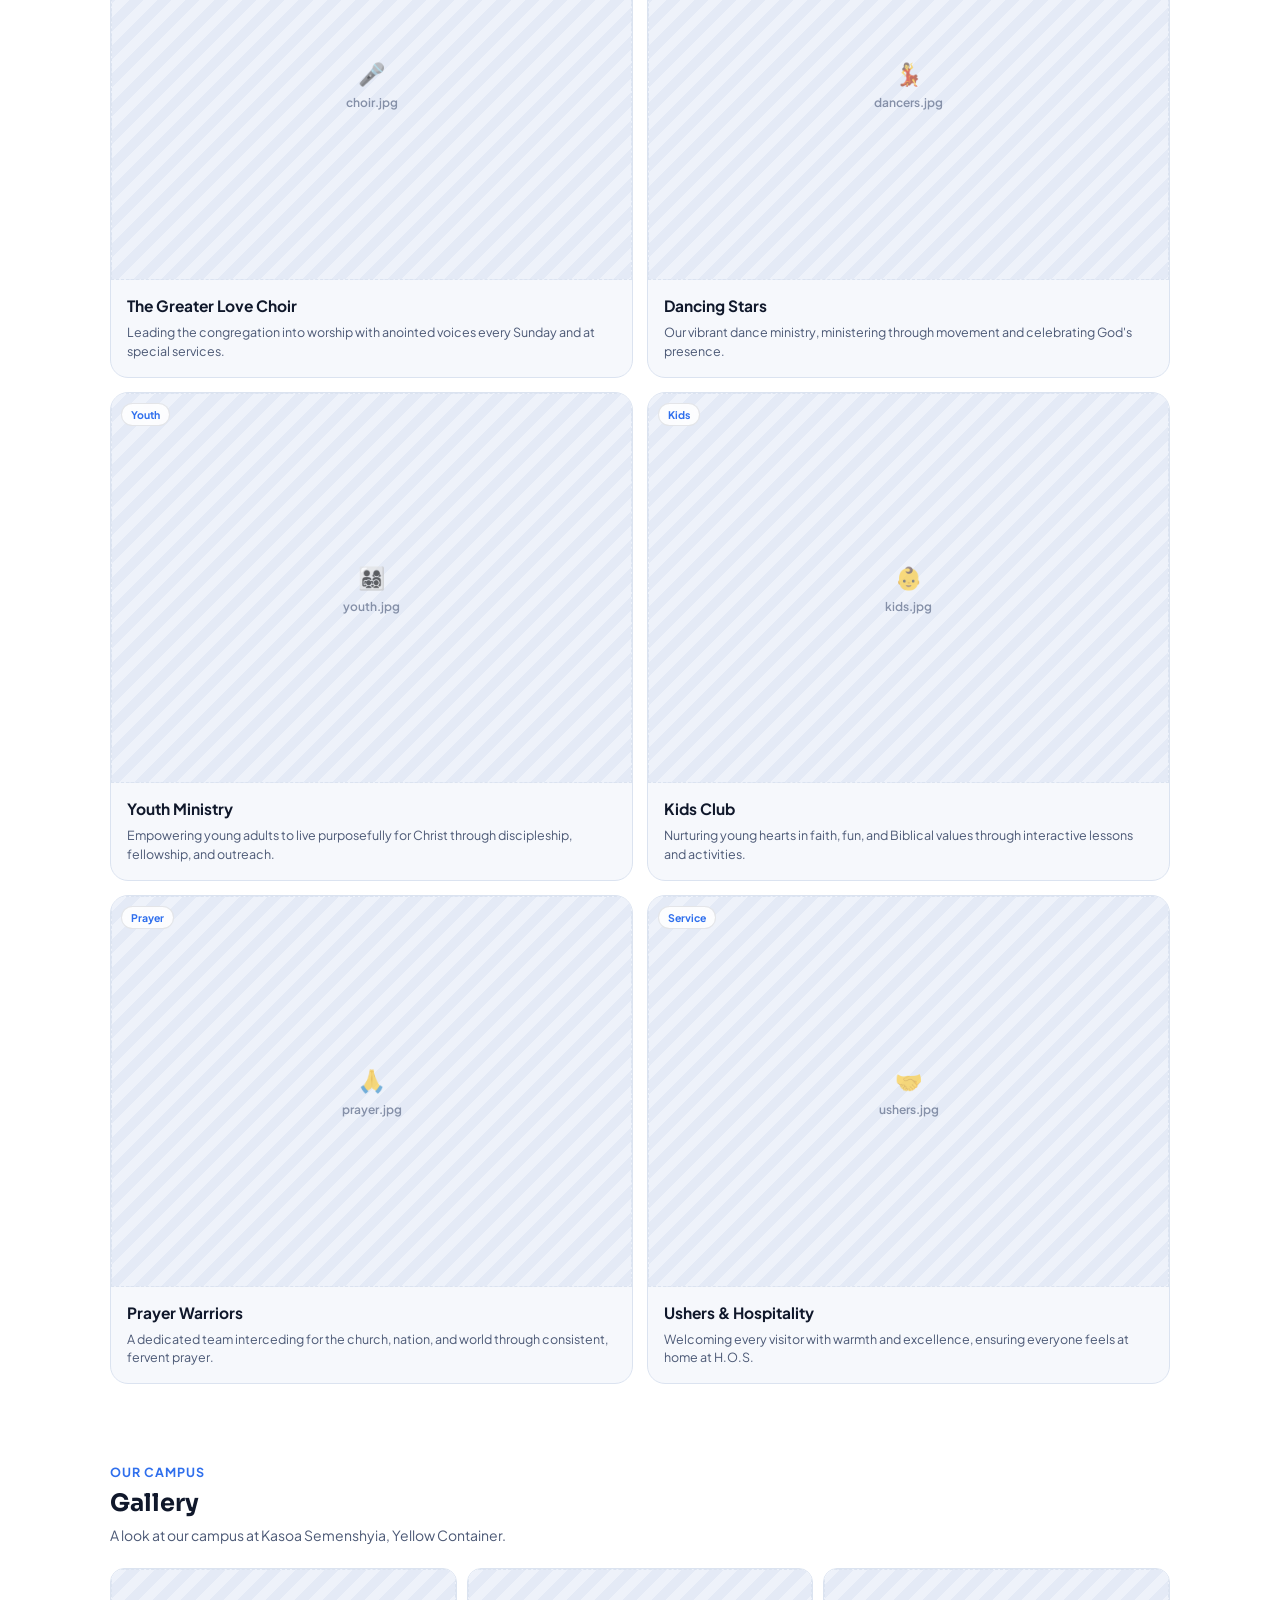
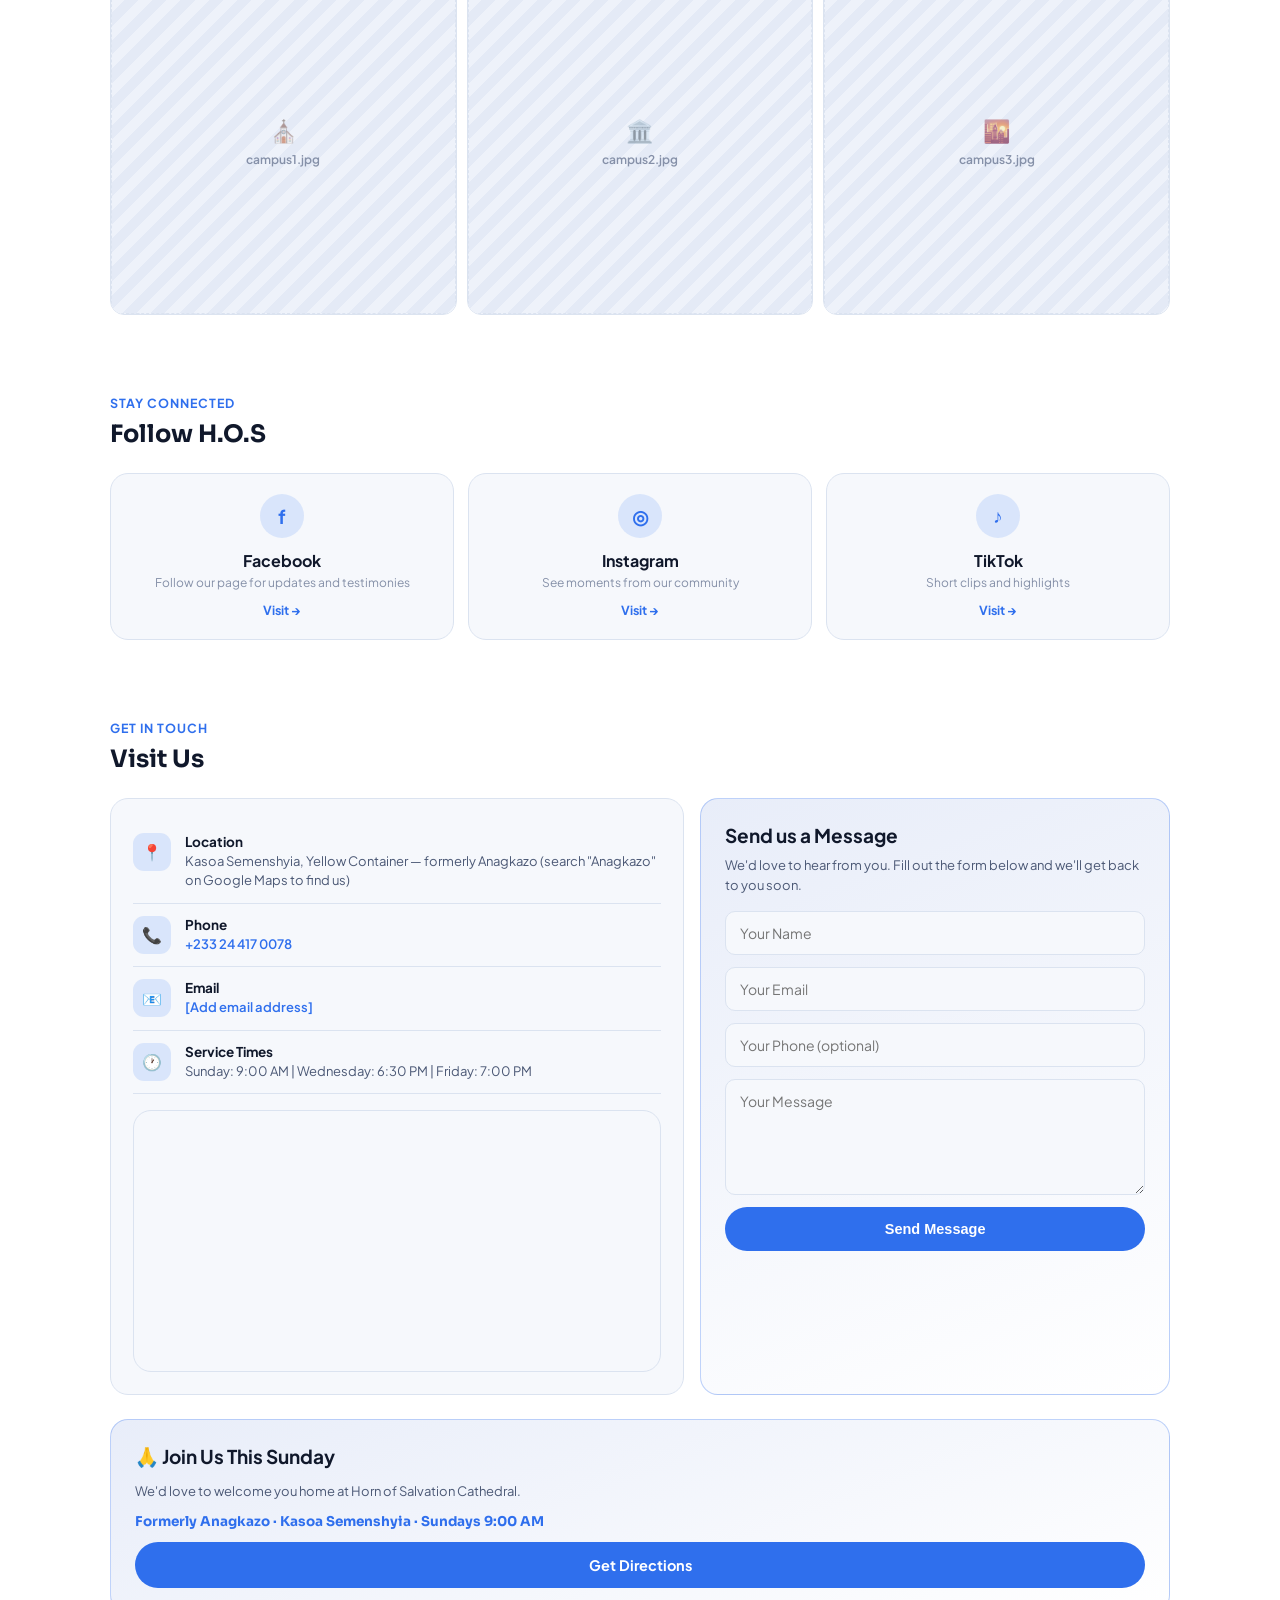
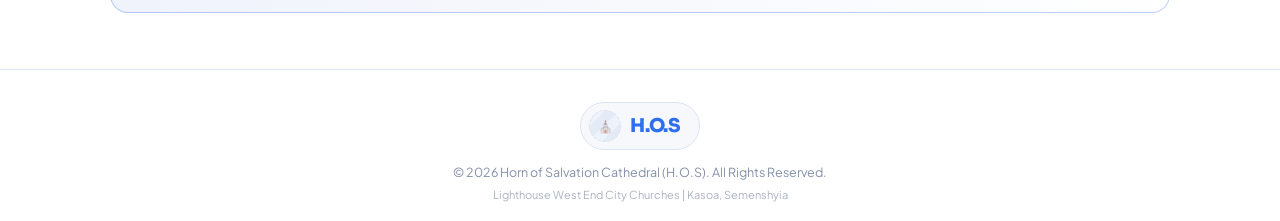
==== commit 577e0482: "Refactor: Separate HTML, CSS, and JS into modular files with new features" ====
--- a/index.html
+++ b/index.html
@@ -1,204 +1,37 @@
 <!DOCTYPE html>
 <html lang="en">
 <head>
-<meta charset="UTF-8">
-<meta name="viewport" content="width=device-width, initial-scale=1.0">
-<title>Horn of Salvation Cathedral (H.O.S) | Kasoa, Semenshyia</title>
-<link rel="icon" type="image/png" href="logo.png">
-<link rel="preconnect" href="https://fonts.googleapis.com">
-<link href="https://fonts.googleapis.com/css2?family=Plus+Jakarta+Sans:wght@400;500;600;700;800&family=Sora:wght@600;700;800&display=swap" rel="stylesheet">
-<style>
-  :root{
-    --bg: #ffffff;
-    --card: #f6f8fc;
-    --card-2: #eef2fa;
-    --border: #dbe3f0;
-    --yellow: #2f6fed;
-    --black-2: #e8edf9;
-    --text: #10182b;
-    --text-dim: #4b5875;
-    --text-faint: #8590a8;
-    --radius: 18px;
-  }
-  *{margin:0;padding:0;box-sizing:border-box;}
-  html{scroll-behavior:smooth;}
-  body{
-    background:var(--bg); color:var(--text); font-family:'Plus Jakarta Sans', sans-serif;
-    padding-bottom:78px; overflow-x:hidden;
-  }
-  h1,h2,h3,.brand{font-family:'Sora', sans-serif;}
-  a{color:inherit;text-decoration:none;}
-  img{max-width:100%;display:block;}
-  .wrap{max-width:1100px;margin:0 auto;padding:0 20px;}
-
-  body::before{
-    content:"";position:fixed;top:-200px;right:-150px;width:500px;height:500px;
-    background:radial-gradient(circle, rgba(47,111,237,0.18), transparent 70%);z-index:-1;
-  }
-  body::after{
-    content:"";position:fixed;bottom:-250px;left:-150px;width:500px;height:500px;
-    background:radial-gradient(circle, rgba(47,111,237,0.10), transparent 70%);z-index:-1;
-  }
-
-  /* Placeholder photo blocks — swap the <img> back in once real photos are ready */
-  .photo-slot{
-    display:flex; flex-direction:column; align-items:center; justify-content:center; gap:8px;
-    width:100%; height:100%;
-    background:repeating-linear-gradient(135deg, #eef2fa, #eef2fa 10px, #e4eaf6 10px, #e4eaf6 20px);
-    border:1px dashed var(--border); color:var(--text-faint);
-    font-size:12px; font-weight:600; text-align:center; padding:10px;
-  }
-  .photo-slot .ic{font-size:22px; opacity:.6;}
-
-  /* Nav */
-  header{
-    position:sticky; top:0; z-index:50; padding:14px 16px;
-    background:rgba(255,255,255,0.85); backdrop-filter:blur(14px); border-bottom:1px solid var(--border);
-  }
-  .nav-inner{max-width:1100px;margin:0 auto;display:flex;align-items:center;justify-content:space-between;}
-  .brand{display:flex;align-items:center;gap:9px;font-weight:800;font-size:19px;letter-spacing:-0.02em;color:var(--yellow);
-    background:var(--card);border:1px solid var(--border);padding:7px 18px 7px 8px;border-radius:999px;}
-  .brand-logo{width:32px;height:32px;border-radius:50%;object-fit:cover;background:var(--black-2);}
-  nav.links{display:flex;align-items:center;gap:6px;}
-  nav.links a{font-size:14px;font-weight:600;color:var(--text-dim);padding:9px 16px;border-radius:999px;transition:.2s;}
-  nav.links a:hover{background:var(--card);color:var(--text);}
-  .nav-cta{background:var(--yellow);color:#ffffff !important;padding:9px 18px !important;}
-  .menu-btn{display:none;background:var(--card);border:1px solid var(--border);width:40px;height:40px;border-radius:12px;color:var(--text);font-size:18px;cursor:pointer;}
-
-  /* Hero */
-  .hero{padding:44px 0 40px;}
-  .hero-grid{display:grid;grid-template-columns:1fr;gap:28px;}
-  .eyebrow-row{display:flex;gap:8px;flex-wrap:wrap;margin-bottom:20px;}
-  .badge{display:inline-flex;align-items:center;gap:6px;font-size:12.5px;font-weight:600;padding:7px 13px;border-radius:999px;
-    background:var(--card);border:1px solid var(--border);color:var(--text-dim);}
-  .badge.on-yellow{background:rgba(47,111,237,0.14);color:var(--yellow);border-color:rgba(47,111,237,0.3);}
-  .badge.on-dark{background:rgba(16,24,43,0.05);color:var(--text-dim);border-color:rgba(16,24,43,0.1);}
-  .hero h1{font-size:36px;line-height:1.12;font-weight:800;letter-spacing:-0.02em;}
-  .hero h1 span{color:var(--yellow);}
-  .hero p.lede{margin-top:14px;max-width:520px;color:var(--text-dim);font-size:15.5px;line-height:1.6;}
-  .hero-actions{display:flex;gap:12px;margin-top:24px;flex-wrap:wrap;}
-  .btn{display:inline-flex;align-items:center;gap:8px;font-weight:700;font-size:14.5px;padding:14px 24px;border-radius:999px;border:none;cursor:pointer;}
-  .btn-primary{background:var(--yellow);color:#ffffff;}
-  .btn-ghost{background:transparent;color:var(--text);border:1px solid var(--border);}
-
-  .hero-photo{border-radius:24px;border:1px solid var(--border);overflow:hidden;position:relative;aspect-ratio:16/10;}
-  .hero-photo img{width:100%;height:100%;object-fit:cover;}
-  .hero-photo::after{content:"";position:absolute;inset:0;background:linear-gradient(180deg, rgba(255,255,255,0) 40%, rgba(255,255,255,0.9) 100%);}
-  .hero-photo .cap{position:absolute;left:16px;bottom:14px;z-index:2;font-size:13px;font-weight:600;color:#e8ecf7;}
-
-  /* Info strip */
-  .stats{display:grid;grid-template-columns:repeat(3,1fr);gap:14px;padding:26px 0 40px;}
-  .stat-card{background:var(--card);border:1px solid var(--border);border-radius:var(--radius);padding:18px 16px;}
-  .stat-card .label{color:var(--text-faint);font-size:11px;font-weight:600;text-transform:uppercase;letter-spacing:.04em;}
-  .stat-card .value{font-family:'Sora',sans-serif;font-size:19px;font-weight:700;margin-top:8px;color:var(--yellow);}
-  .stat-card .sub{color:var(--text-dim);font-size:12px;margin-top:4px;}
-
-  section{padding:40px 0;}
-  .section-head{margin-bottom:24px;}
-  .section-head .kicker{font-size:12.5px;font-weight:700;color:var(--yellow);text-transform:uppercase;letter-spacing:.08em;}
-  .section-head h2{font-size:24px;font-weight:700;margin-top:8px;}
-  .section-head p{color:var(--text-dim);font-size:14px;margin-top:8px;max-width:560px;}
-
-  /* People / ministry cards with photo slots */
-  .grid-2{display:grid;grid-template-columns:1fr 1fr;gap:14px; }
-  .prog-card{background:var(--card);border:1px solid var(--border);border-radius:var(--radius);overflow:hidden;display:flex;flex-direction:column;}
-  .prog-photo{aspect-ratio:4/3;overflow:hidden;position:relative;}
-  .prog-photo img{width:100%;height:100%;object-fit:cover;}
-  .prog-photo .tag{position:absolute;top:10px;left:10px;font-size:10.5px;font-weight:700;padding:4px 9px;border-radius:999px;
-    background:rgba(255,255,255,0.85);color:var(--yellow);border:1px solid rgba(16,24,43,0.1);backdrop-filter:blur(4px);z-index:2;}
-  .prog-body{padding:16px;display:flex;flex-direction:column;gap:8px;flex:1;}
-  .prog-body h4{font-size:15.5px;font-weight:700;}
-  .prog-body .desc{color:var(--text-dim);font-size:12.5px;line-height:1.5;flex:1;}
-
-  /* Pastor spotlight card */
-  .pastor-card{background:linear-gradient(135deg, var(--card), var(--card-2));border:1px solid var(--border);border-radius:24px;
-    padding:26px;display:flex;gap:18px;align-items:center;}
-  .pastor-photo{width:100px;height:100px;border-radius:20px;overflow:hidden;flex-shrink:0;border:1px solid var(--border);}
-  .pastor-photo img{width:100%;height:100%;object-fit:cover;}
-  .pastor-card h3{font-size:18px;font-weight:700;margin-bottom:4px;}
-  .pastor-card .role{color:var(--yellow);font-size:12.5px;font-weight:700;text-transform:uppercase;letter-spacing:.04em;margin-bottom:8px;}
-  .pastor-card p{color:var(--text-dim);font-size:14px;line-height:1.65;}
-
-  /* Gallery — max 3 campus images */
-  .gallery-grid{display:grid;grid-template-columns:repeat(3,1fr);gap:10px;}
-  .gallery-grid .g-item{border-radius:14px;overflow:hidden;aspect-ratio:1/1;border:1px solid var(--border);}
-  .gallery-grid img{width:100%;height:100%;object-fit:cover;transition:.3s;}
-  .gallery-grid a:hover img{transform:scale(1.06);}
-
-  /* Social */
-  .social-grid{display:grid;grid-template-columns:repeat(3,1fr);gap:14px;}
-  .social-card{background:var(--card);border:1px solid var(--border);border-radius:var(--radius);padding:20px;text-align:center;}
-  .social-card .circle{width:44px;height:44px;border-radius:50%;margin:0 auto 12px;display:flex;align-items:center;justify-content:center;font-size:19px;font-weight:700;background:rgba(47,111,237,0.16);color:var(--yellow);}
-  .social-card p{font-size:12px;color:var(--text-faint);margin-top:4px;}
-  .social-card .visit{display:inline-block;margin-top:12px;font-size:12.5px;font-weight:700;color:var(--yellow);}
-
-  /* Contact */
-  .contact-grid{display:grid;grid-template-columns:1fr;gap:16px;}
-  .contact-card{background:var(--card);border:1px solid var(--border);border-radius:var(--radius);padding:22px;}
-  .contact-row{display:flex;gap:14px;align-items:flex-start;padding:12px 0;border-bottom:1px solid var(--border);}
-  .contact-row:last-child{border-bottom:none;}
-  .contact-row .ico{width:38px;height:38px;border-radius:11px;background:rgba(47,111,237,0.14);color:var(--yellow);
-    display:flex;align-items:center;justify-content:center;font-size:16px;flex-shrink:0;}
-  .contact-row h5{font-size:13.5px;font-weight:700;}
-  .contact-row p, .contact-row a{font-size:13px;color:var(--text-dim);margin-top:2px;line-height:1.5;}
-  .apply-card{background:linear-gradient(160deg, var(--black-2), #ffffff);border-radius:var(--radius);padding:24px;
-    display:flex;flex-direction:column;justify-content:center;gap:12px;border:1px solid rgba(47,111,237,0.3);}
-  .apply-card h4{font-size:19px;font-weight:700;}
-  .apply-card p{color:var(--text-dim);font-size:13px;line-height:1.55;}
-  .apply-note{font-family:'Sora',sans-serif;font-size:13.5px;color:var(--yellow);font-weight:700;}
-  .map-frame{border-radius:var(--radius);overflow:hidden;border:1px solid var(--border);margin-top:16px;}
-  .map-frame iframe{width:100%;height:260px;border:none;display:block;}
-
-  footer{text-align:center;padding:32px 20px 20px;color:var(--text-faint);font-size:12.5px;border-top:1px solid var(--border);margin-top:16px;}
-  footer .brand{margin:0 auto 14px;width:fit-content;}
-
-  .wa-float{position:fixed;right:18px;bottom:88px;z-index:60;width:54px;height:54px;border-radius:50%;
-    background:var(--yellow);display:flex;align-items:center;justify-content:center;box-shadow:0 8px 24px rgba(47,111,237,0.35);font-size:22px;color:#ffffff;}
-
-  .bottom-nav{position:fixed;left:0;right:0;bottom:0;z-index:55;background:rgba(255,255,255,0.95);backdrop-filter:blur(14px);
-    border-top:1px solid var(--border);display:flex;justify-content:space-around;padding:10px 6px 12px;}
-  .bottom-nav a{display:flex;flex-direction:column;align-items:center;gap:4px;font-size:10.5px;color:var(--text-faint);font-weight:600;}
-  .bottom-nav a.active{color:var(--yellow);}
-  .bottom-nav .ic{font-size:19px;}
-
-  @media (min-width:760px){
-    body{padding-bottom:0;}
-    .bottom-nav{display:none;}
-    .wa-float{bottom:24px;}
-    .hero h1{font-size:50px;}
-    .hero-grid{grid-template-columns:1.05fr .95fr;align-items:center;}
-    .contact-grid{grid-template-columns:1.1fr .9fr;}
-  }
-  @media (max-width:759px){
-    nav.links{display:none;}
-    .menu-btn{display:flex;align-items:center;justify-content:center;}
-    .social-grid{grid-template-columns:1fr;}
-    .stats{grid-template-columns:1fr;}
-    .pastor-card{flex-direction:column;text-align:center;}
-  }
-</style>
+  <meta charset="UTF-8">
+  <meta name="viewport" content="width=device-width, initial-scale=1.0">
+  <title>Horn of Salvation Cathedral (H.O.S) | Kasoa, Semenshyia</title>
+  <link rel="icon" type="image/png" href="assets/logo.png">
+  <link rel="preconnect" href="https://fonts.googleapis.com">
+  <link href="https://fonts.googleapis.com/css2?family=Plus+Jakarta+Sans:wght@400;500;600;700;800&family=Sora:wght@600;700;800&display=swap" rel="stylesheet">
+  <link rel="stylesheet" href="css/style.css">
 </head>
 <body>
 
 <header>
   <div class="nav-inner">
     <a href="#top" class="brand">
-      <span class="photo-slot" style="width:32px;height:32px;border-radius:50%;padding:0;"><span class="ic" style="font-size:12px;">＋</span></span>
+      <span class="photo-slot" style="width:32px;height:32px;border-radius:50%;padding:0;"><span class="ic" style="font-size:12px;">⛪</span></span>
       H.O.S
     </a>
-    <nav class="links">
+    <nav class="links" id="nav-links">
       <a href="#about">About</a>
       <a href="#ministries">Ministries</a>
+      <a href="#services">Services</a>
       <a href="#gallery">Gallery</a>
       <a href="#contact">Contact</a>
       <a href="#contact" class="nav-cta">Visit Us</a>
     </nav>
-    <button class="menu-btn" aria-label="Menu">☰</button>
+    <button class="menu-btn" id="menu-btn" aria-label="Menu">☰</button>
   </div>
 </header>
 
 <main id="top" class="wrap">
 
+  <!-- HERO SECTION -->
   <section class="hero">
     <div class="hero-grid">
       <div>
@@ -207,7 +40,7 @@
           <span class="badge on-dark">📍 Kasoa Semenshyia, Yellow Container</span>
         </div>
         <h1>Horn of <span>Salvation</span> Cathedral</h1>
-        <p class="lede">Known for short as H.O.S — a house of worship raising a people of purpose in Kasoa. We're part of the Lighthouse West End City Churches family, formerly known as Anagkazo (that's how you'll still find us on Google Maps).</p>
+        <p class="lede">Known as H.O.S — a house of worship raising a people of purpose in Kasoa. We're part of the Lighthouse West End City Churches family, formerly known as Anagkazo. Join us for worship, community, and spiritual growth.</p>
         <div class="hero-actions">
           <a href="#contact" class="btn btn-primary">Get Directions</a>
           <a href="#ministries" class="btn btn-ghost">Our Ministries</a>
@@ -216,13 +49,14 @@
       <div class="hero-photo">
         <div class="photo-slot" style="aspect-ratio:16/10;border-radius:24px;">
           <span class="ic">⛪</span>
-          Campus photo 1 — add campus1.jpg
+          Campus photo — add campus1.jpg
         </div>
         <span class="cap">H.O.S Cathedral — Kasoa Semenshyia</span>
       </div>
     </div>
   </section>
 
+  <!-- QUICK INFO STATS -->
   <section class="stats">
     <div class="stat-card">
       <div class="label">Network</div>
@@ -232,7 +66,7 @@
     <div class="stat-card">
       <div class="label">Formerly Known As</div>
       <div class="value">Anagkazo</div>
-      <div class="sub">Search this name on Google Maps</div>
+      <div class="sub">Search on Google Maps</div>
     </div>
     <div class="stat-card">
       <div class="label">Location</div>
@@ -241,6 +75,33 @@
     </div>
   </section>
 
+  <!-- SERVICE TIMES SECTION -->
+  <section id="services">
+    <div class="section-head">
+      <div class="kicker">Every Week</div>
+      <h2>Service Times</h2>
+      <p>Join us for worship and fellowship</p>
+    </div>
+    <div class="service-grid">
+      <div class="service-card">
+        <div class="service-day">Sunday</div>
+        <div class="service-time">9:00 AM</div>
+        <div class="service-desc">Morning Worship Service</div>
+      </div>
+      <div class="service-card">
+        <div class="service-day">Wednesday</div>
+        <div class="service-time">6:30 PM</div>
+        <div class="service-desc">Prayer & Bible Study</div>
+      </div>
+      <div class="service-card">
+        <div class="service-day">Friday</div>
+        <div class="service-time">7:00 PM</div>
+        <div class="service-desc">Youth Meeting</div>
+      </div>
+    </div>
+  </section>
+
+  <!-- PASTOR SECTION -->
   <section id="about">
     <div class="section-head">
       <div class="kicker">Meet Our Shepherd</div>
@@ -255,12 +116,16 @@
       </div>
       <div>
         <div class="role">Resident Pastor</div>
-        <h3>[Rev. David Louis Boateng]</h3>
-        <p>A shepherd's heart devoted to raising disciples and building a Christ-centered community at Horn of Salvation Cathedral. Replace this space with your pastor's bio and photo (<code>pastor.jpg</code>).</p>
-      </div>
-    </div>
-  </section>
-
+        <h3>Rev. David Louis Boateng</h3>
+        <p>A shepherd's heart devoted to raising disciples and building a Christ-centered community at Horn of Salvation Cathedral. Pastor David brings years of experience in spiritual mentorship and pastoral care to our congregation.</p>
+        <div class="pastor-contact">
+          <a href="tel:+233244170078" class="contact-link">📞 +233 24 417 0078</a>
+        </div>
+      </div>
+    </div>
+  </section>
+
+  <!-- MINISTRIES SECTION -->
   <section id="ministries">
     <div class="section-head">
       <div class="kicker">Serving Together</div>
@@ -278,13 +143,6 @@
           <p class="desc">Leading the congregation into worship with anointed voices every Sunday and at special services.</p>
         </div>
       </div>
-      <div class="grid-2">
-      <div class="prog-card">
-        <div class="prog-photo">
-          <div class="photo-slot"><span class="ic">🎤</span>choir.jpg</div>
-          <span class="tag">Worship</span>
-        </div>
-        
       <div class="prog-card">
         <div class="prog-photo">
           <div class="photo-slot"><span class="ic">💃</span>dancers.jpg</div>
@@ -295,9 +153,50 @@
           <p class="desc">Our vibrant dance ministry, ministering through movement and celebrating God's presence.</p>
         </div>
       </div>
-    </div>
-  </section>
-
+      <div class="prog-card">
+        <div class="prog-photo">
+          <div class="photo-slot"><span class="ic">👨‍👩‍👧‍👦</span>youth.jpg</div>
+          <span class="tag">Youth</span>
+        </div>
+        <div class="prog-body">
+          <h4>Youth Ministry</h4>
+          <p class="desc">Empowering young adults to live purposefully for Christ through discipleship, fellowship, and outreach.</p>
+        </div>
+      </div>
+      <div class="prog-card">
+        <div class="prog-photo">
+          <div class="photo-slot"><span class="ic">👶</span>kids.jpg</div>
+          <span class="tag">Kids</span>
+        </div>
+        <div class="prog-body">
+          <h4>Kids Club</h4>
+          <p class="desc">Nurturing young hearts in faith, fun, and Biblical values through interactive lessons and activities.</p>
+        </div>
+      </div>
+      <div class="prog-card">
+        <div class="prog-photo">
+          <div class="photo-slot"><span class="ic">🙏</span>prayer.jpg</div>
+          <span class="tag">Prayer</span>
+        </div>
+        <div class="prog-body">
+          <h4>Prayer Warriors</h4>
+          <p class="desc">A dedicated team interceding for the church, nation, and world through consistent, fervent prayer.</p>
+        </div>
+      </div>
+      <div class="prog-card">
+        <div class="prog-photo">
+          <div class="photo-slot"><span class="ic">🤝</span>ushers.jpg</div>
+          <span class="tag">Service</span>
+        </div>
+        <div class="prog-body">
+          <h4>Ushers & Hospitality</h4>
+          <p class="desc">Welcoming every visitor with warmth and excellence, ensuring everyone feels at home at H.O.S.</p>
+        </div>
+      </div>
+    </div>
+  </section>
+
+  <!-- GALLERY SECTION -->
   <section id="gallery">
     <div class="section-head">
       <div class="kicker">Our Campus</div>
@@ -311,6 +210,7 @@
     </div>
   </section>
 
+  <!-- SOCIAL SECTION -->
   <section>
     <div class="section-head">
       <div class="kicker">Stay Connected</div>
@@ -320,24 +220,25 @@
       <a class="social-card" href="#" target="_blank" rel="noopener">
         <div class="circle">f</div>
         <strong>Facebook</strong>
-        <p>Facebook Page — add your link</p>
+        <p>Follow our page for updates and testimonies</p>
         <span class="visit">Visit →</span>
       </a>
       <a class="social-card" href="#" target="_blank" rel="noopener">
         <div class="circle">◎</div>
         <strong>Instagram</strong>
-        <p>Instagram — add your link</p>
+        <p>See moments from our community</p>
         <span class="visit">Visit →</span>
       </a>
       <a class="social-card" href="#" target="_blank" rel="noopener">
         <div class="circle">♪</div>
         <strong>TikTok</strong>
-        <p>TikTok — add your link</p>
+        <p>Short clips and highlights</p>
         <span class="visit">Visit →</span>
       </a>
     </div>
   </section>
 
+  <!-- CONTACT SECTION -->
   <section id="contact">
     <div class="section-head">
       <div class="kicker">Get In Touch</div>
@@ -356,33 +257,44 @@
           <div class="ico">📞</div>
           <div>
             <h5>Phone</h5>
-            <p>[Add phone number]</p>
+            <p><a href="tel:+233244170078">+233 24 417 0078</a></p>
           </div>
         </div>
         <div class="contact-row">
           <div class="ico">📧</div>
           <div>
             <h5>Email</h5>
-            <p>[Add email address]</p>
+            <p><a href="mailto:info@hos.church">[Add email address]</a></p>
           </div>
         </div>
         <div class="contact-row">
           <div class="ico">🕐</div>
           <div>
             <h5>Service Times</h5>
-            <p>[Add Sunday / midweek service times]</p>
+            <p>Sunday: 9:00 AM | Wednesday: 6:30 PM | Friday: 7:00 PM</p>
           </div>
         </div>
         <div class="map-frame">
           <iframe src="https://www.google.com/maps?q=Anagkazo%20Kasoa%20Semenshyia%20Yellow%20Container%20Ghana&output=embed" loading="lazy"></iframe>
         </div>
       </div>
-      <div class="apply-card">
-        <h4>Join Us This Sunday</h4>
-        <p>We'd love to welcome you home at Horn of Salvation Cathedral.</p>
-        <div class="apply-note">Formerly Anagkazo · Kasoa Semenshyia</div>
-        <a href="#" class="btn btn-primary" style="justify-content:center;">Plan Your Visit</a>
-      </div>
+      <div class="contact-form-card">
+        <h4>Send us a Message</h4>
+        <p>We'd love to hear from you. Fill out the form below and we'll get back to you soon.</p>
+        <form action="https://formspree.io/f/YOUR_FORM_ID" method="POST" class="contact-form">
+          <input type="text" name="name" placeholder="Your Name" required>
+          <input type="email" name="email" placeholder="Your Email" required>
+          <input type="tel" name="phone" placeholder="Your Phone (optional)">
+          <textarea name="message" placeholder="Your Message" rows="5" required></textarea>
+          <button type="submit" class="btn btn-primary" style="width: 100%; justify-content: center;">Send Message</button>
+        </form>
+      </div>
+    </div>
+    <div class="apply-card" style="margin-top: 24px;">
+      <h4>🙏 Join Us This Sunday</h4>
+      <p>We'd love to welcome you home at Horn of Salvation Cathedral.</p>
+      <div class="apply-note">Formerly Anagkazo · Kasoa Semenshyia · Sundays 9:00 AM</div>
+      <a href="https://www.google.com/maps/search/Anagkazo+Kasoa+Semenshyia" target="_blank" class="btn btn-primary" style="justify-content:center;">Get Directions</a>
     </div>
   </section>
 
@@ -390,39 +302,24 @@
 
 <footer>
   <div class="brand">
-    <span class="photo-slot" style="width:32px;height:32px;border-radius:50%;padding:0;"><span class="ic" style="font-size:12px;">＋</span></span>
+    <span class="photo-slot" style="width:32px;height:32px;border-radius:50%;padding:0;"><span class="ic" style="font-size:12px;">⛪</span></span>
     H.O.S
   </div>
   <p>© 2026 Horn of Salvation Cathedral (H.O.S). All Rights Reserved.</p>
+  <p style="font-size: 11px; margin-top: 8px; opacity: 0.7;">Lighthouse West End City Churches | Kasoa, Semenshyia</p>
 </footer>
 
-<a class="wa-float" href="#" target="_blank" rel="noopener" aria-label="Chat with us">💬</a>
+<a class="wa-float" href="https://wa.me/233244170078?text=Hello%20H.O.S%20Cathedral!" target="_blank" rel="noopener" aria-label="Chat with us on WhatsApp">💬</a>
 
 <nav class="bottom-nav">
-  <a href="#top" class="active"><span class="ic">🏠</span>Home</a>
-  <a href="#about"><span class="ic">✨</span>Pastor</a>
-  <a href="#ministries"><span class="ic">🎤</span>Ministries</a>
-  <a href="#contact"><span class="ic">📞</span>Contact</a>
+  <a href="#top" class="nav-item active"><span class="ic">🏠</span>Home</a>
+  <a href="#about" class="nav-item"><span class="ic">✨</span>Pastor</a>
+  <a href="#services" class="nav-item"><span class="ic">🕐</span>Services</a>
+  <a href="#ministries" class="nav-item"><span class="ic">🎤</span>Ministries</a>
+  <a href="#contact" class="nav-item"><span class="ic">📞</span>Contact</a>
 </nav>
 
-<script>
-  document.querySelector('.menu-btn')?.addEventListener('click', () => {
-    const links = document.querySelector('nav.links');
-    const open = links.style.display === 'flex';
-    if (open) { links.style.display = 'none'; return; }
-    links.style.display = 'flex';
-    links.style.position = 'absolute';
-    links.style.top = '64px';
-    links.style.right = '16px';
-    links.style.flexDirection = 'column';
-    links.style.background = 'var(--card)';
-    links.style.border = '1px solid var(--border)';
-    links.style.borderRadius = '16px';
-    links.style.padding = '10px';
-    links.style.gap = '4px';
-  });
-</script>
+<script src="js/main.js"></script>
 
 </body>
-  </html>
-  
+</html>
--- a/css/style.css
+++ b/css/style.css
@@ -0,0 +1,947 @@
+:root{
+  --bg: #ffffff;
+  --card: #f6f8fc;
+  --card-2: #eef2fa;
+  --border: #dbe3f0;
+  --yellow: #2f6fed;
+  --black-2: #e8edf9;
+  --text: #10182b;
+  --text-dim: #4b5875;
+  --text-faint: #8590a8;
+  --radius: 18px;
+}
+
+*{
+  margin:0;
+  padding:0;
+  box-sizing:border-box;
+}
+
+html{
+  scroll-behavior:smooth;
+}
+
+body{
+  background:var(--bg);
+  color:var(--text);
+  font-family:'Plus Jakarta Sans', sans-serif;
+  padding-bottom:78px;
+  overflow-x:hidden;
+}
+
+h1,h2,h3,.brand{
+  font-family:'Sora', sans-serif;
+}
+
+a{
+  color:inherit;
+  text-decoration:none;
+}
+
+img{
+  max-width:100%;
+  display:block;
+}
+
+.wrap{
+  max-width:1100px;
+  margin:0 auto;
+  padding:0 20px;
+}
+
+body::before{
+  content:"";
+  position:fixed;
+  top:-200px;
+  right:-150px;
+  width:500px;
+  height:500px;
+  background:radial-gradient(circle, rgba(47,111,237,0.18), transparent 70%);
+  z-index:-1;
+}
+
+body::after{
+  content:"";
+  position:fixed;
+  bottom:-250px;
+  left:-150px;
+  width:500px;
+  height:500px;
+  background:radial-gradient(circle, rgba(47,111,237,0.10), transparent 70%);
+  z-index:-1;
+}
+
+/* Placeholder photo blocks */
+.photo-slot{
+  display:flex;
+  flex-direction:column;
+  align-items:center;
+  justify-content:center;
+  gap:8px;
+  width:100%;
+  height:100%;
+  background:repeating-linear-gradient(135deg, #eef2fa, #eef2fa 10px, #e4eaf6 10px, #e4eaf6 20px);
+  border:1px dashed var(--border);
+  color:var(--text-faint);
+  font-size:12px;
+  font-weight:600;
+  text-align:center;
+  padding:10px;
+}
+
+.photo-slot .ic{
+  font-size:22px;
+  opacity:.6;
+}
+
+/* Nav */
+header{
+  position:sticky;
+  top:0;
+  z-index:50;
+  padding:14px 16px;
+  background:rgba(255,255,255,0.85);
+  backdrop-filter:blur(14px);
+  border-bottom:1px solid var(--border);
+}
+
+.nav-inner{
+  max-width:1100px;
+  margin:0 auto;
+  display:flex;
+  align-items:center;
+  justify-content:space-between;
+}
+
+.brand{
+  display:flex;
+  align-items:center;
+  gap:9px;
+  font-weight:800;
+  font-size:19px;
+  letter-spacing:-0.02em;
+  color:var(--yellow);
+  background:var(--card);
+  border:1px solid var(--border);
+  padding:7px 18px 7px 8px;
+  border-radius:999px;
+}
+
+.brand-logo{
+  width:32px;
+  height:32px;
+  border-radius:50%;
+  object-fit:cover;
+  background:var(--black-2);
+}
+
+nav.links{
+  display:flex;
+  align-items:center;
+  gap:6px;
+}
+
+nav.links a{
+  font-size:14px;
+  font-weight:600;
+  color:var(--text-dim);
+  padding:9px 16px;
+  border-radius:999px;
+  transition:.2s;
+}
+
+nav.links a:hover{
+  background:var(--card);
+  color:var(--text);
+}
+
+.nav-cta{
+  background:var(--yellow);
+  color:#ffffff !important;
+  padding:9px 18px !important;
+}
+
+.menu-btn{
+  display:none;
+  background:var(--card);
+  border:1px solid var(--border);
+  width:40px;
+  height:40px;
+  border-radius:12px;
+  color:var(--text);
+  font-size:18px;
+  cursor:pointer;
+  transition:.2s;
+}
+
+.menu-btn:active{
+  background:var(--border);
+}
+
+/* Hero */
+.hero{
+  padding:44px 0 40px;
+}
+
+.hero-grid{
+  display:grid;
+  grid-template-columns:1fr;
+  gap:28px;
+}
+
+.eyebrow-row{
+  display:flex;
+  gap:8px;
+  flex-wrap:wrap;
+  margin-bottom:20px;
+}
+
+.badge{
+  display:inline-flex;
+  align-items:center;
+  gap:6px;
+  font-size:12.5px;
+  font-weight:600;
+  padding:7px 13px;
+  border-radius:999px;
+  background:var(--card);
+  border:1px solid var(--border);
+  color:var(--text-dim);
+}
+
+.badge.on-yellow{
+  background:rgba(47,111,237,0.14);
+  color:var(--yellow);
+  border-color:rgba(47,111,237,0.3);
+}
+
+.badge.on-dark{
+  background:rgba(16,24,43,0.05);
+  color:var(--text-dim);
+  border-color:rgba(16,24,43,0.1);
+}
+
+.hero h1{
+  font-size:36px;
+  line-height:1.12;
+  font-weight:800;
+  letter-spacing:-0.02em;
+}
+
+.hero h1 span{
+  color:var(--yellow);
+}
+
+.hero p.lede{
+  margin-top:14px;
+  max-width:520px;
+  color:var(--text-dim);
+  font-size:15.5px;
+  line-height:1.6;
+}
+
+.hero-actions{
+  display:flex;
+  gap:12px;
+  margin-top:24px;
+  flex-wrap:wrap;
+}
+
+.btn{
+  display:inline-flex;
+  align-items:center;
+  gap:8px;
+  font-weight:700;
+  font-size:14.5px;
+  padding:14px 24px;
+  border-radius:999px;
+  border:none;
+  cursor:pointer;
+  transition:.2s;
+}
+
+.btn:hover{
+  transform:translateY(-2px);
+  box-shadow:0 4px 12px rgba(47,111,237,0.2);
+}
+
+.btn-primary{
+  background:var(--yellow);
+  color:#ffffff;
+}
+
+.btn-ghost{
+  background:transparent;
+  color:var(--text);
+  border:1px solid var(--border);
+}
+
+.hero-photo{
+  border-radius:24px;
+  border:1px solid var(--border);
+  overflow:hidden;
+  position:relative;
+  aspect-ratio:16/10;
+}
+
+.hero-photo img{
+  width:100%;
+  height:100%;
+  object-fit:cover;
+}
+
+.hero-photo::after{
+  content:"";
+  position:absolute;
+  inset:0;
+  background:linear-gradient(180deg, rgba(255,255,255,0) 40%, rgba(255,255,255,0.9) 100%);
+}
+
+.hero-photo .cap{
+  position:absolute;
+  left:16px;
+  bottom:14px;
+  z-index:2;
+  font-size:13px;
+  font-weight:600;
+  color:#e8ecf7;
+}
+
+/* Info strip */
+.stats{
+  display:grid;
+  grid-template-columns:repeat(3,1fr);
+  gap:14px;
+  padding:26px 0 40px;
+}
+
+.stat-card{
+  background:var(--card);
+  border:1px solid var(--border);
+  border-radius:var(--radius);
+  padding:18px 16px;
+}
+
+.stat-card .label{
+  color:var(--text-faint);
+  font-size:11px;
+  font-weight:600;
+  text-transform:uppercase;
+  letter-spacing:.04em;
+}
+
+.stat-card .value{
+  font-family:'Sora',sans-serif;
+  font-size:19px;
+  font-weight:700;
+  margin-top:8px;
+  color:var(--yellow);
+}
+
+.stat-card .sub{
+  color:var(--text-dim);
+  font-size:12px;
+  margin-top:4px;
+}
+
+section{
+  padding:40px 0;
+}
+
+.section-head{
+  margin-bottom:24px;
+}
+
+.section-head .kicker{
+  font-size:12.5px;
+  font-weight:700;
+  color:var(--yellow);
+  text-transform:uppercase;
+  letter-spacing:.08em;
+}
+
+.section-head h2{
+  font-size:24px;
+  font-weight:700;
+  margin-top:8px;
+}
+
+.section-head p{
+  color:var(--text-dim);
+  font-size:14px;
+  margin-top:8px;
+  max-width:560px;
+}
+
+/* Service Times */
+.service-grid{
+  display:grid;
+  grid-template-columns:repeat(3, 1fr);
+  gap:16px;
+}
+
+.service-card{
+  background:var(--card);
+  border:1px solid var(--border);
+  border-radius:var(--radius);
+  padding:24px 20px;
+  text-align:center;
+  transition:.2s;
+}
+
+.service-card:hover{
+  border-color:var(--yellow);
+  background:rgba(47,111,237,0.08);
+}
+
+.service-day{
+  font-size:14px;
+  font-weight:700;
+  color:var(--yellow);
+  text-transform:uppercase;
+  letter-spacing:.05em;
+  margin-bottom:12px;
+}
+
+.service-time{
+  font-family:'Sora',sans-serif;
+  font-size:28px;
+  font-weight:700;
+  color:var(--text);
+  margin-bottom:8px;
+}
+
+.service-desc{
+  font-size:14px;
+  color:var(--text-dim);
+}
+
+/* People / ministry cards */
+.grid-2{
+  display:grid;
+  grid-template-columns:1fr 1fr;
+  gap:14px;
+}
+
+.prog-card{
+  background:var(--card);
+  border:1px solid var(--border);
+  border-radius:var(--radius);
+  overflow:hidden;
+  display:flex;
+  flex-direction:column;
+  transition:.2s;
+}
+
+.prog-card:hover{
+  border-color:var(--yellow);
+}
+
+.prog-photo{
+  aspect-ratio:4/3;
+  overflow:hidden;
+  position:relative;
+}
+
+.prog-photo img{
+  width:100%;
+  height:100%;
+  object-fit:cover;
+}
+
+.prog-photo .tag{
+  position:absolute;
+  top:10px;
+  left:10px;
+  font-size:10.5px;
+  font-weight:700;
+  padding:4px 9px;
+  border-radius:999px;
+  background:rgba(255,255,255,0.85);
+  color:var(--yellow);
+  border:1px solid rgba(16,24,43,0.1);
+  backdrop-filter:blur(4px);
+  z-index:2;
+}
+
+.prog-body{
+  padding:16px;
+  display:flex;
+  flex-direction:column;
+  gap:8px;
+  flex:1;
+}
+
+.prog-body h4{
+  font-size:15.5px;
+  font-weight:700;
+}
+
+.prog-body .desc{
+  color:var(--text-dim);
+  font-size:12.5px;
+  line-height:1.5;
+  flex:1;
+}
+
+/* Pastor spotlight card */
+.pastor-card{
+  background:linear-gradient(135deg, var(--card), var(--card-2));
+  border:1px solid var(--border);
+  border-radius:24px;
+  padding:26px;
+  display:flex;
+  gap:18px;
+  align-items:center;
+}
+
+.pastor-photo{
+  width:100px;
+  height:100px;
+  border-radius:20px;
+  overflow:hidden;
+  flex-shrink:0;
+  border:1px solid var(--border);
+}
+
+.pastor-photo img{
+  width:100%;
+  height:100%;
+  object-fit:cover;
+}
+
+.pastor-card h3{
+  font-size:18px;
+  font-weight:700;
+  margin-bottom:4px;
+}
+
+.pastor-card .role{
+  color:var(--yellow);
+  font-size:12.5px;
+  font-weight:700;
+  text-transform:uppercase;
+  letter-spacing:.04em;
+  margin-bottom:8px;
+}
+
+.pastor-card p{
+  color:var(--text-dim);
+  font-size:14px;
+  line-height:1.65;
+}
+
+.pastor-contact{
+  margin-top:12px;
+}
+
+.contact-link{
+  display:inline-flex;
+  align-items:center;
+  gap:6px;
+  color:var(--yellow);
+  font-weight:600;
+  font-size:14px;
+  transition:.2s;
+}
+
+.contact-link:hover{
+  opacity:0.8;
+}
+
+/* Gallery */
+.gallery-grid{
+  display:grid;
+  grid-template-columns:repeat(3,1fr);
+  gap:10px;
+}
+
+.gallery-grid .g-item{
+  border-radius:14px;
+  overflow:hidden;
+  aspect-ratio:1/1;
+  border:1px solid var(--border);
+}
+
+.gallery-grid img{
+  width:100%;
+  height:100%;
+  object-fit:cover;
+  transition:.3s;
+}
+
+.gallery-grid a:hover img{
+  transform:scale(1.06);
+}
+
+/* Social */
+.social-grid{
+  display:grid;
+  grid-template-columns:repeat(3,1fr);
+  gap:14px;
+}
+
+.social-card{
+  background:var(--card);
+  border:1px solid var(--border);
+  border-radius:var(--radius);
+  padding:20px;
+  text-align:center;
+  transition:.2s;
+}
+
+.social-card:hover{
+  border-color:var(--yellow);
+  transform:translateY(-4px);
+}
+
+.social-card .circle{
+  width:44px;
+  height:44px;
+  border-radius:50%;
+  margin:0 auto 12px;
+  display:flex;
+  align-items:center;
+  justify-content:center;
+  font-size:19px;
+  font-weight:700;
+  background:rgba(47,111,237,0.14);
+  color:var(--yellow);
+}
+
+.social-card p{
+  font-size:12px;
+  color:var(--text-faint);
+  margin-top:4px;
+}
+
+.social-card .visit{
+  display:inline-block;
+  margin-top:12px;
+  font-size:12.5px;
+  font-weight:700;
+  color:var(--yellow);
+}
+
+/* Contact */
+.contact-grid{
+  display:grid;
+  grid-template-columns:1fr;
+  gap:16px;
+}
+
+.contact-card{
+  background:var(--card);
+  border:1px solid var(--border);
+  border-radius:var(--radius);
+  padding:22px;
+}
+
+.contact-row{
+  display:flex;
+  gap:14px;
+  align-items:flex-start;
+  padding:12px 0;
+  border-bottom:1px solid var(--border);
+}
+
+.contact-row:last-child{
+  border-bottom:none;
+}
+
+.contact-row .ico{
+  width:38px;
+  height:38px;
+  border-radius:11px;
+  background:rgba(47,111,237,0.14);
+  color:var(--yellow);
+  display:flex;
+  align-items:center;
+  justify-content:center;
+  font-size:16px;
+  flex-shrink:0;
+}
+
+.contact-row h5{
+  font-size:13.5px;
+  font-weight:700;
+}
+
+.contact-row p, .contact-row a{
+  font-size:13px;
+  color:var(--text-dim);
+  margin-top:2px;
+  line-height:1.5;
+}
+
+.contact-row a{
+  color:var(--yellow);
+  font-weight:600;
+  text-decoration:none;
+  transition:.2s;
+}
+
+.contact-row a:hover{
+  opacity:0.8;
+}
+
+.contact-form-card{
+  background:linear-gradient(160deg, var(--black-2), #ffffff);
+  border:1px solid rgba(47,111,237,0.3);
+  border-radius:var(--radius);
+  padding:24px;
+}
+
+.contact-form-card h4{
+  font-size:19px;
+  font-weight:700;
+  margin-bottom:8px;
+}
+
+.contact-form-card p{
+  color:var(--text-dim);
+  font-size:13px;
+  line-height:1.55;
+  margin-bottom:16px;
+}
+
+.contact-form{
+  display:flex;
+  flex-direction:column;
+  gap:12px;
+}
+
+.contact-form input,
+.contact-form textarea{
+  padding:12px 14px;
+  border:1px solid var(--border);
+  border-radius:10px;
+  font-family:inherit;
+  font-size:14px;
+  color:var(--text);
+  background:var(--card);
+  transition:.2s;
+}
+
+.contact-form input:focus,
+.contact-form textarea:focus{
+  outline:none;
+  border-color:var(--yellow);
+  background:#ffffff;
+}
+
+.contact-form textarea{
+  resize:vertical;
+}
+
+.apply-card{
+  background:linear-gradient(160deg, var(--black-2), #ffffff);
+  border-radius:var(--radius);
+  padding:24px;
+  display:flex;
+  flex-direction:column;
+  justify-content:center;
+  gap:12px;
+  border:1px solid rgba(47,111,237,0.3);
+}
+
+.apply-card h4{
+  font-size:19px;
+  font-weight:700;
+}
+
+.apply-card p{
+  color:var(--text-dim);
+  font-size:13px;
+  line-height:1.55;
+}
+
+.apply-note{
+  font-family:'Sora',sans-serif;
+  font-size:13.5px;
+  color:var(--yellow);
+  font-weight:700;
+}
+
+.map-frame{
+  border-radius:var(--radius);
+  overflow:hidden;
+  border:1px solid var(--border);
+  margin-top:16px;
+}
+
+.map-frame iframe{
+  width:100%;
+  height:260px;
+  border:none;
+  display:block;
+}
+
+footer{
+  text-align:center;
+  padding:32px 20px 20px;
+  color:var(--text-faint);
+  font-size:12.5px;
+  border-top:1px solid var(--border);
+  margin-top:16px;
+}
+
+footer .brand{
+  margin:0 auto 14px;
+  width:fit-content;
+}
+
+.wa-float{
+  position:fixed;
+  right:18px;
+  bottom:88px;
+  z-index:60;
+  width:54px;
+  height:54px;
+  border-radius:50%;
+  background:var(--yellow);
+  display:flex;
+  align-items:center;
+  justify-content:center;
+  box-shadow:0 8px 24px rgba(47,111,237,0.35);
+  font-size:22px;
+  color:#ffffff;
+  transition:.2s;
+}
+
+.wa-float:hover{
+  transform:scale(1.1);
+  box-shadow:0 12px 32px rgba(47,111,237,0.45);
+}
+
+.bottom-nav{
+  position:fixed;
+  left:0;
+  right:0;
+  bottom:0;
+  z-index:55;
+  background:rgba(255,255,255,0.95);
+  backdrop-filter:blur(14px);
+  border-top:1px solid var(--border);
+  display:flex;
+  justify-content:space-around;
+  padding:10px 6px 12px;
+}
+
+.bottom-nav .nav-item{
+  display:flex;
+  flex-direction:column;
+  align-items:center;
+  gap:4px;
+  font-size:10.5px;
+  color:var(--text-faint);
+  font-weight:600;
+  transition:.2s;
+}
+
+.bottom-nav .nav-item:hover,
+.bottom-nav .nav-item.active{
+  color:var(--yellow);
+}
+
+.bottom-nav .ic{
+  font-size:19px;
+}
+
+@media (min-width:760px){
+  body{
+    padding-bottom:0;
+  }
+  
+  .bottom-nav{
+    display:none;
+  }
+  
+  .wa-float{
+    bottom:24px;
+  }
+  
+  .hero h1{
+    font-size:50px;
+  }
+  
+  .hero-grid{
+    grid-template-columns:1.05fr .95fr;
+    align-items:center;
+  }
+  
+  .contact-grid{
+    grid-template-columns:1.1fr .9fr;
+  }
+  
+  .service-grid{
+    grid-template-columns:repeat(3, 1fr);
+  }
+  
+  .social-grid{
+    grid-template-columns:repeat(3, 1fr);
+  }
+  
+  .gallery-grid{
+    grid-template-columns:repeat(3, 1fr);
+  }
+}
+
+@media (max-width:759px){
+  nav.links{
+    display:none;
+    position:absolute;
+    top:64px;
+    right:16px;
+    flex-direction:column;
+    background:var(--card);
+    border:1px solid var(--border);
+    border-radius:16px;
+    padding:10px;
+    gap:4px;
+    min-width:180px;
+  }
+  
+  nav.links.active{
+    display:flex;
+  }
+  
+  .menu-btn{
+    display:flex;
+    align-items:center;
+    justify-content:center;
+  }
+  
+  .hero h1{
+    font-size:28px;
+  }
+  
+  .service-grid{
+    grid-template-columns:1fr;
+  }
+  
+  .social-grid{
+    grid-template-columns:1fr;
+  }
+  
+  .stats{
+    grid-template-columns:1fr;
+  }
+  
+  .pastor-card{
+    flex-direction:column;
+    text-align:center;
+  }
+  
+  .gallery-grid{
+    grid-template-columns:repeat(2, 1fr);
+  }
+  
+  .grid-2{
+    grid-template-columns:1fr;
+  }
+  
+  .contact-grid{
+    grid-template-columns:1fr;
+  }
+}
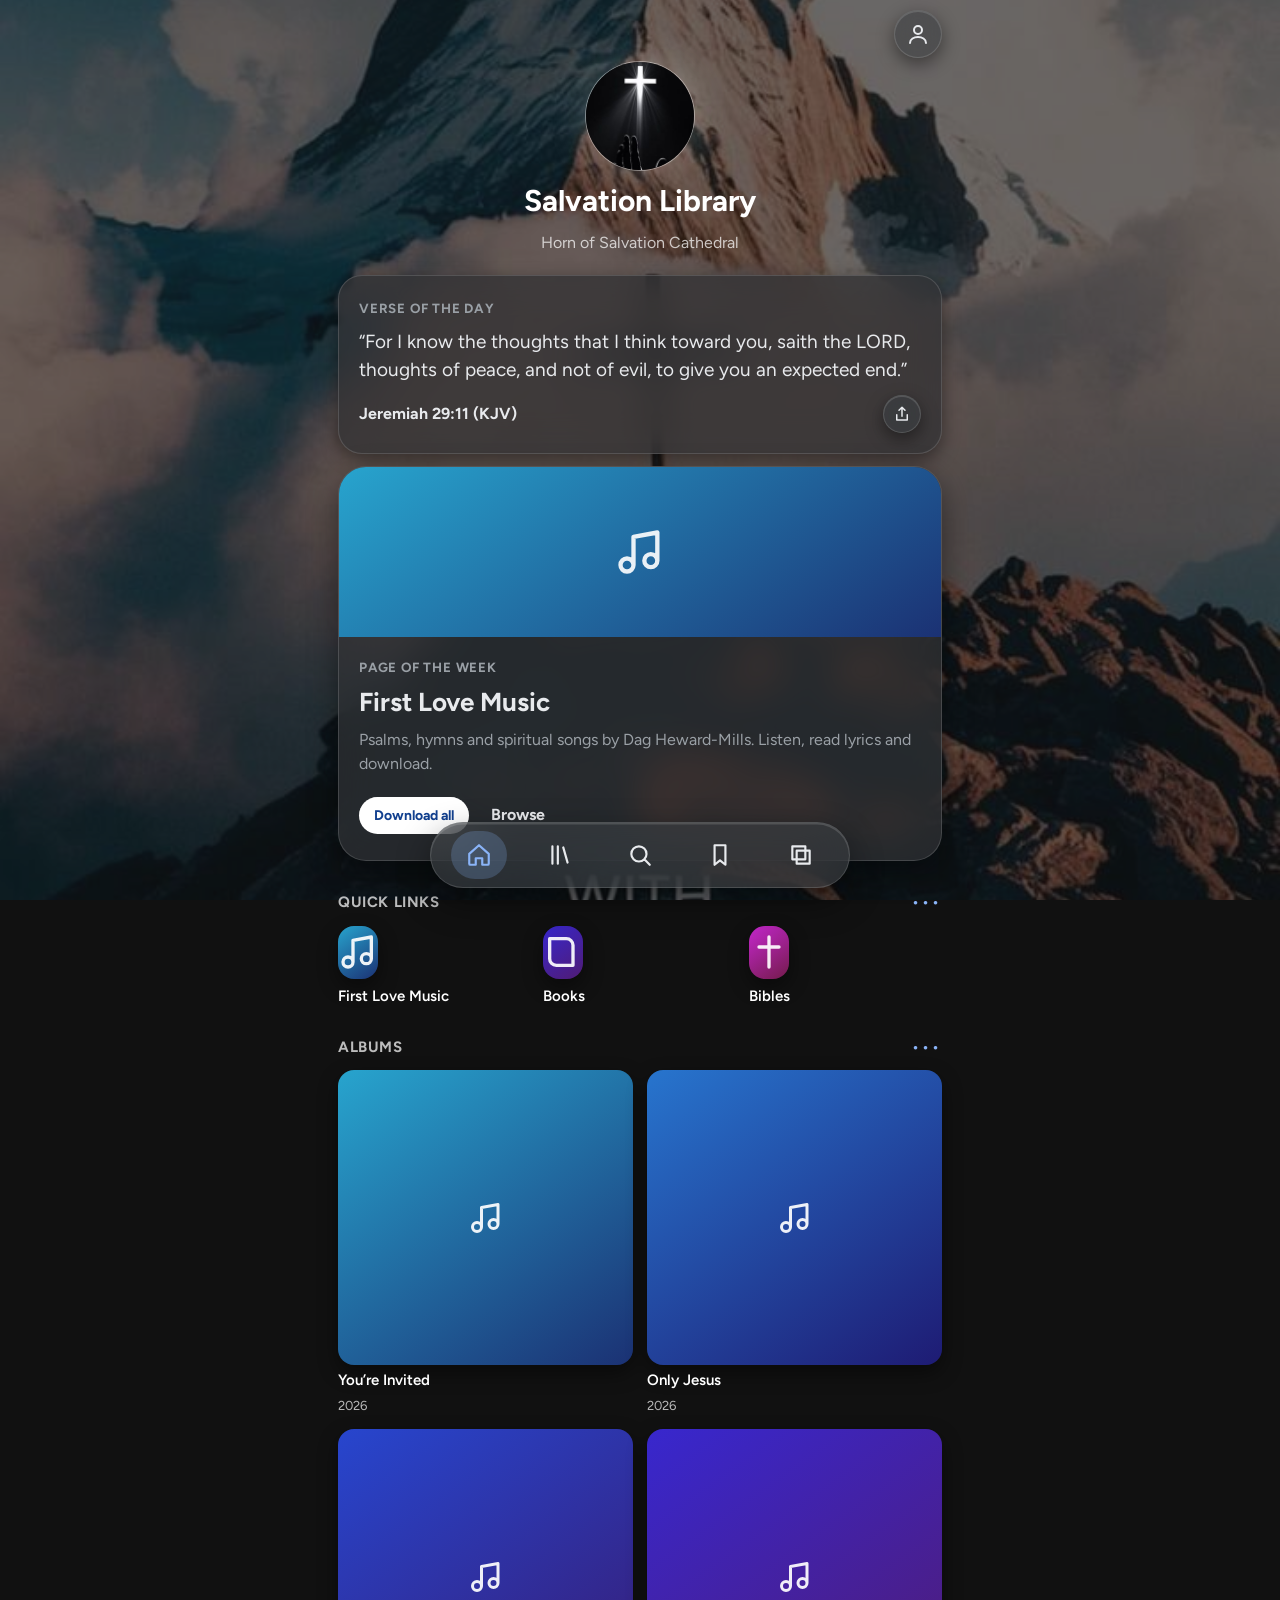
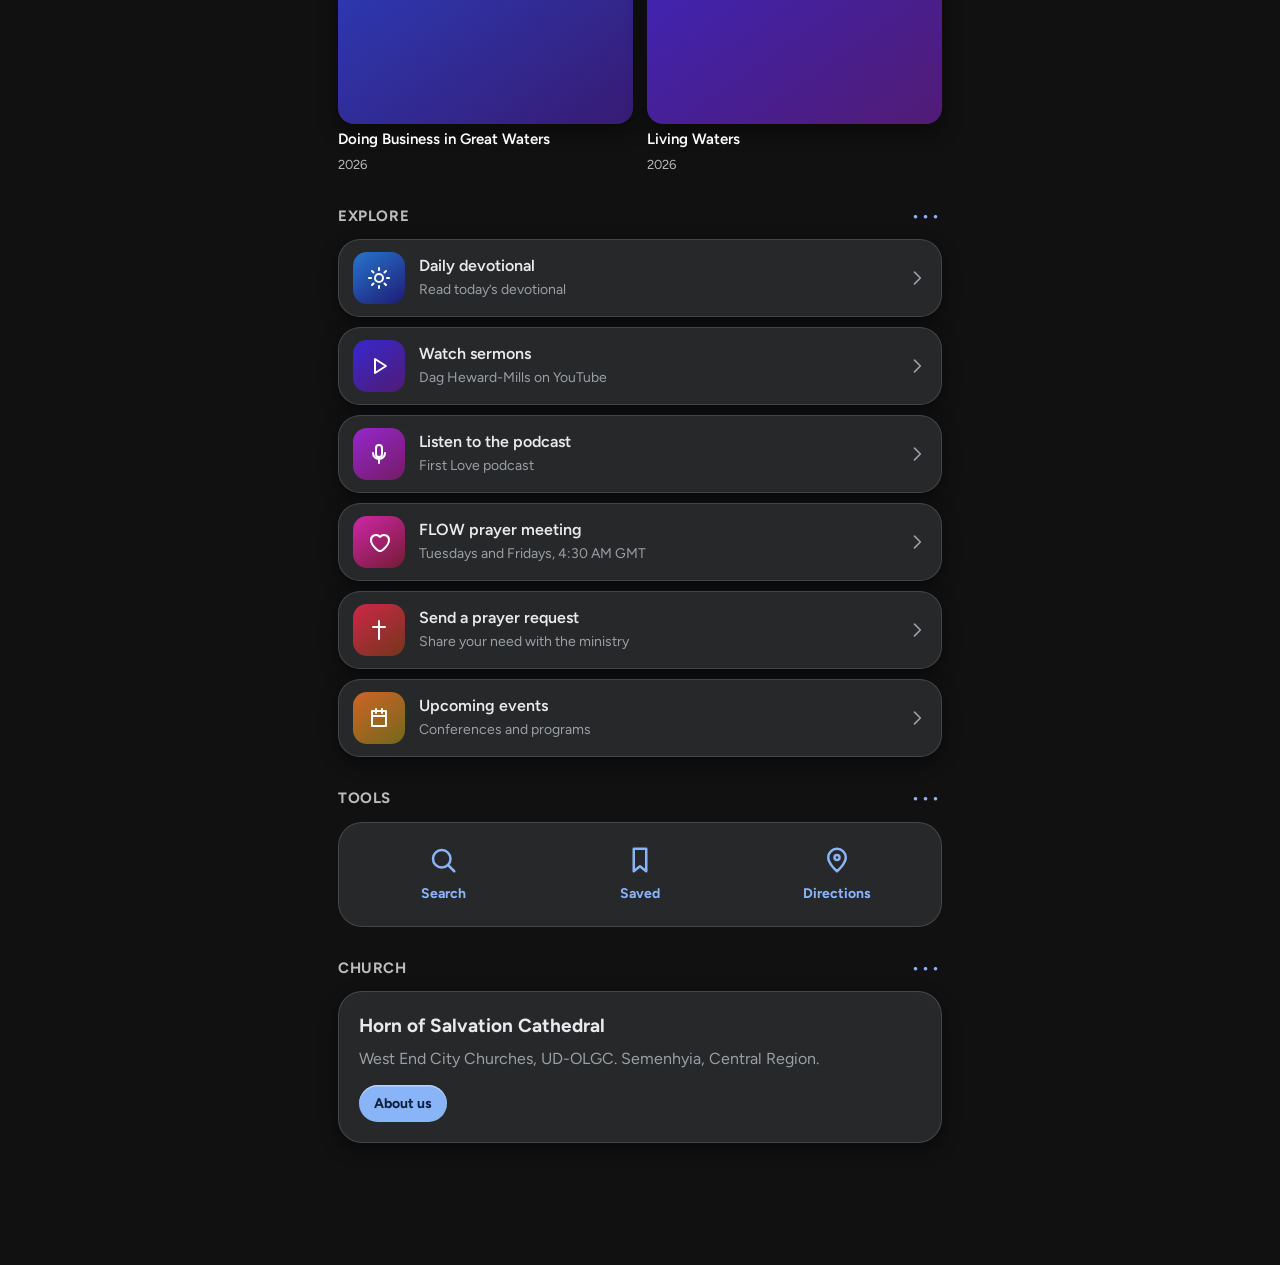
==== commit ea51bbc8: "Update print statement from 'Hello' to 'Goodbye'" ====
--- a/index.html
+++ b/index.html
@@ -1,325 +1,201 @@
 <!DOCTYPE html>
 <html lang="en">
 <head>
-  <meta charset="UTF-8">
-  <meta name="viewport" content="width=device-width, initial-scale=1.0">
-  <title>Horn of Salvation Cathedral (H.O.S) | Kasoa, Semenshyia</title>
-  <link rel="icon" type="image/png" href="assets/logo.png">
-  <link rel="preconnect" href="https://fonts.googleapis.com">
-  <link href="https://fonts.googleapis.com/css2?family=Plus+Jakarta+Sans:wght@400;500;600;700;800&family=Sora:wght@600;700;800&display=swap" rel="stylesheet">
-  <link rel="stylesheet" href="css/style.css">
+<meta charset="utf-8">
+<meta name="viewport" content="width=device-width, initial-scale=1, viewport-fit=cover">
+<link rel="icon" href="[data-uri]">
+<title>Salvation Library | Horn of Salvation Cathedral</title>
+<script>try{document.documentElement.dataset.theme=JSON.parse(localStorage.getItem("slb-theme"))||"dark"}catch(e){document.documentElement.dataset.theme="dark"}</script>
+<link href="https://fonts.googleapis.com/css2?family=Figtree:wght@400;500;600;700&display=swap" rel="stylesheet">
+<style>
+:root{--bg:#f2f4f9;--card:rgba(255,255,255,.8);--ov:rgba(18,19,21,.62);--ink:#0d1526;--mute:#667391;--edge:rgba(255,255,255,.9);--glass:rgba(255,255,255,.66);--line:#e1e6f0;--ac:#1f6fff;--on:#fff;--shade:rgba(20,50,120,.14);
+box-sizing:border-box;padding-top:env(safe-area-inset-top,0px);padding-bottom:env(safe-area-inset-bottom,0px)}
+@media(prefers-color-scheme:dark){:root:not([data-theme="light"]){--bg:#202124;--card:rgba(48,49,52,.74);--ink:#e8eaed;--mute:#9aa0a6;--edge:rgba(255,255,255,.14);--glass:rgba(60,64,67,.6);--line:#3c4043;--ac:#8ab4f8;--on:#0b1f3d;--shade:rgba(0,0,0,.45);--ov:rgba(18,19,21,.62)}}
+:root[data-theme="dark"]{--bg:#202124;--card:rgba(48,49,52,.74);--ink:#e8eaed;--mute:#9aa0a6;--edge:rgba(255,255,255,.14);--glass:rgba(60,64,67,.6);--line:#3c4043;--ac:#8ab4f8;--on:#0b1f3d;--shade:rgba(0,0,0,.45);--ov:rgba(18,19,21,.62)}
+*,*::before,*::after{box-sizing:border-box}
+html,body{max-width:100%;overflow-x:hidden}html{background:#111}
+body{margin:0;background:transparent;color:#fff;font:400 16px/1.5 Figtree,system-ui,sans-serif;overflow-wrap:anywhere;-webkit-font-smoothing:antialiased}
+body::before{content:"";position:fixed;inset:0 0 auto;height:env(safe-area-inset-top,0px);background:rgba(24,24,26,.55);-webkit-backdrop-filter:blur(20px);backdrop-filter:blur(20px);z-index:30}
+h1,h2,h3,p{margin:0}
+button{font:inherit;color:inherit;cursor:pointer}
+a{color:inherit}
+.app{max-width:640px;margin:0 auto;padding:0 18px calc(110px + env(safe-area-inset-bottom,0px))}
+.top{position:sticky;top:env(safe-area-inset-top,0px);z-index:20;display:flex;justify-content:space-between;align-items:flex-start;height:66px;padding-top:10px;pointer-events:none}.top .cb{pointer-events:auto}
+.cb{width:48px;height:48px;border-radius:50%;border:1px solid var(--edge);background:var(--glass);display:grid;place-items:center;-webkit-backdrop-filter:blur(20px) saturate(180%);backdrop-filter:blur(20px) saturate(180%);box-shadow:0 6px 18px var(--shade),inset 0 1px 0 var(--edge)}
+.cb.sm{width:38px;height:38px;flex:none}
+.cb[hidden]{display:block;visibility:hidden}
+.sec{font-size:15px;font-weight:700;letter-spacing:.04em;text-transform:uppercase;color:rgba(255,255,255,.72);margin:30px 0 12px;display:flex;justify-content:space-between}
+.sec::after{content:"\2022\2022\2022";color:#8ab4f8;letter-spacing:3px}
+.feat{background:var(--card);border-radius:28px;overflow:hidden;box-shadow:0 10px 30px var(--shade)}
+.fa{height:170px;display:grid;place-items:center;color:rgba(255,255,255,.9)}
+.fb{padding:18px 20px 22px}
+.fb small{color:var(--mute);font-weight:700;letter-spacing:.06em}
+.fb h2{font-size:26px;margin:4px 0 6px}
+.fb p{color:var(--mute);margin-bottom:16px}
+.acts{display:flex;flex-wrap:wrap;align-items:center;gap:8px}
+.btn{display:inline-flex;align-items:center;justify-content:center;gap:7px;background:var(--ac);color:var(--on);padding:11px 20px;border-radius:99px;text-decoration:none;border:0;font-weight:700;font-size:15px;box-shadow:inset 0 1.5px 0 rgba(255,255,255,.4);text-align:center}
+.btn.w{background:#fff;color:#12408f}
+.btn.sm{padding:8px 15px;font-size:14px}
+.lnk{background:none;border:0;font-weight:700;padding:11px 14px;color:var(--ink)}
+.tiles{display:grid;grid-template-columns:repeat(3,minmax(0,1fr));gap:12px}
+.tile{background:none;border:0;padding:0;text-align:left;min-width:0;display:flex;flex-direction:column;gap:8px}
+.cov{aspect-ratio:3/4;border-radius:16px;display:grid;place-items:center;color:rgba(255,255,255,.92);box-shadow:0 8px 20px var(--shade)}
+.cov.sq{aspect-ratio:1}
+.tile span,.at b{font-weight:600;font-size:15px;line-height:1.25}
+.tile small,.at span{color:rgba(255,255,255,.7);font-size:13px}
+.g2{display:grid;grid-template-columns:repeat(2,minmax(0,1fr));gap:14px}
+.at{text-decoration:none;display:flex;flex-direction:column;gap:6px;min-width:0}
+.tools{display:grid;grid-template-columns:repeat(3,minmax(0,1fr));background:var(--card);border-radius:24px;padding:18px 6px}
+.tools button,.tools a{background:none;border:0;text-decoration:none;color:var(--ac);font-weight:700;font-size:14px;display:flex;flex-direction:column;align-items:center;gap:8px;padding:4px}
+.list{display:flex;flex-direction:column;gap:10px}
+.row{display:flex;flex-wrap:wrap;align-items:center;gap:10px 14px;padding:12px 14px;border-radius:22px;background:var(--card);box-shadow:0 6px 18px var(--shade)}
+.art{width:52px;height:52px;border-radius:14px;display:grid;place-items:center;color:#fff;flex:none}
+.nm{flex:1 1 150px;min-width:0}
+.nm b{display:block;font-weight:600;line-height:1.3}
+.nm span{color:var(--mute);font-size:14px}
+.row .acts{flex:1 1 100%;flex-wrap:wrap}
+.row .acts .btn{flex:1}
+.row .acts .cb{margin-left:auto}
+.bar{display:flex;align-items:center;gap:10px;height:52px;padding:0 16px;border-radius:99px;background:var(--card);border:1px solid var(--edge);margin-bottom:14px}
+.bar input{flex:1;min-width:0;background:none;border:0;outline:0;color:var(--ink);font:500 17px Figtree,sans-serif}
+.chips{display:flex;flex-wrap:wrap;gap:8px;margin-bottom:16px}
+.chip{appearance:auto;border:1px solid var(--edge);background:var(--glass);color:var(--ink);border-radius:99px;padding:9px 14px;font:600 15px Figtree,sans-serif;max-width:100%;-webkit-backdrop-filter:blur(16px);backdrop-filter:blur(16px)}
+.hist{display:flex;align-items:center;gap:14px;padding:14px 4px;border-bottom:1px solid var(--line);width:100%;background:none;border-inline:0;border-top:0;text-align:left}
+.hist span{flex:1;min-width:0}
+.empty{text-align:center;padding:90px 10px 0;display:flex;flex-direction:column;align-items:center;gap:12px;color:rgba(255,255,255,.7)}
+.empty h2{color:#fff;font-size:24px}
+.empty .btn{margin-top:14px;background:color-mix(in srgb,var(--ac) 18%,var(--card));color:var(--ac)}
+.card{background:var(--card);border-radius:24px;padding:20px;margin-bottom:12px;box-shadow:0 6px 18px var(--shade)}
+.card h3{font-size:19px;margin-bottom:6px}
+.card p{color:var(--mute);margin-bottom:14px}
+.tabs{position:fixed;left:50%;transform:translateX(-50%);bottom:calc(env(safe-area-inset-bottom,0px) + 12px);z-index:40;width:min(420px,calc(100% - 28px));display:flex;justify-content:space-around;padding:8px;border-radius:99px;background:var(--glass);border:1px solid var(--edge);box-shadow:0 14px 34px var(--shade),inset 0 1.5px 0 var(--edge);-webkit-backdrop-filter:blur(26px) saturate(190%);backdrop-filter:blur(26px) saturate(190%)}
+.tabs button{width:56px;height:48px;border-radius:99px;border:0;background:none;display:grid;place-items:center;color:var(--ink)}
+.tabs button.on{background:color-mix(in srgb,var(--ac) 22%,transparent);color:var(--ac)}
+.bgs{position:fixed;inset:0;z-index:-1;background:#111}
+.bgs i{position:absolute;inset:0;background-size:cover;background-position:center;opacity:0;transition:opacity 1.8s ease}
+.bgs i.on{opacity:1}
+.bgs::after{content:"";position:absolute;inset:0;background:var(--ov)}
+.feat,.row,.card,.tools,.bar{-webkit-backdrop-filter:blur(18px) saturate(160%);backdrop-filter:blur(18px) saturate(160%);border:1px solid var(--edge)}
+@media(prefers-reduced-motion:reduce){.bgs i{transition:none}}
+.ltr{font-size:22px;font-weight:700;color:#8ab4f8;margin:22px 0 8px;scroll-margin-top:calc(env(safe-area-inset-top,0px) + 76px)}
+.jb{display:flex;flex-wrap:wrap;gap:6px;margin-bottom:6px}
+.lt{width:36px;height:36px;border-radius:50%;border:1px solid var(--edge);background:var(--glass);font-weight:700;font-size:14px;-webkit-backdrop-filter:blur(16px);backdrop-filter:blur(16px)}
+.feat,.row,.card,.tools,.bar,.cb,.lt{color:var(--ink)}
+.logo{width:32px;height:32px;border-radius:50%;object-fit:cover;flex:none;box-shadow:0 0 0 1px rgba(255,255,255,.35),0 0 14px rgba(255,255,255,.25)}
+.logo.big{width:116px;height:116px;box-shadow:0 0 0 1px rgba(255,255,255,.4),0 0 34px rgba(255,255,255,.3)}
+.row .acts .cb+.cb{margin-left:0}
+.brand{display:flex;flex-direction:column;align-items:center;text-align:center;gap:8px;margin:-4px 0 20px}
+.brand h1{font-size:30px;font-weight:700}
+.brand p{color:rgba(255,255,255,.72)}
+.logo.xl{width:108px;height:108px;box-shadow:0 0 0 1px rgba(255,255,255,.4),0 0 40px rgba(255,255,255,.3)}
+.pt{font-size:30px;font-weight:700;margin:0 0 16px}
+.card p.vs{color:var(--ink);font-size:19px;line-height:1.45;margin:8px 0 12px}
+.row.xr{flex-wrap:nowrap;text-decoration:none;color:var(--ink)}
+.row.xr>svg{flex:none;color:var(--mute)}
+.seg{display:flex;gap:4px;padding:4px;border-radius:99px;background:var(--glass);border:1px solid var(--edge);margin-bottom:16px;-webkit-backdrop-filter:blur(16px);backdrop-filter:blur(16px)}
+.seg button{flex:1;border:0;background:none;padding:9px;border-radius:99px;font-weight:700;color:var(--ink)}
+.seg button.on{background:var(--ac);color:var(--on)}
+.toast{position:fixed;left:50%;bottom:calc(env(safe-area-inset-bottom,0px) + 86px);transform:translate(-50%,16px);opacity:0;pointer-events:none;z-index:50;padding:11px 18px;border-radius:99px;background:rgba(255,255,255,.92);color:#12408f;font-weight:600;font-size:14px;transition:.25s}
+.toast.on{opacity:1;transform:translate(-50%,0)}
+:focus-visible{outline:2px solid var(--ac);outline-offset:2px}
+</style>
 </head>
 <body>
+<div class="bgs" id="bgs" aria-hidden="true"></div>
+<div class="app">
+<div class="top"><button class="cb" id="tl" aria-label="Back"></button><button class="cb" id="tr" aria-label="Profile and settings"></button></div>
+<main id="view"></main>
+</div>
+<nav class="tabs" id="tabs" aria-label="Main"></nav>
+<div class="toast" id="toast" role="status"></div>
 
-<header>
-  <div class="nav-inner">
-    <a href="#top" class="brand">
-      <span class="photo-slot" style="width:32px;height:32px;border-radius:50%;padding:0;"><span class="ic" style="font-size:12px;">⛪</span></span>
-      H.O.S
-    </a>
-    <nav class="links" id="nav-links">
-      <a href="#about">About</a>
-      <a href="#ministries">Ministries</a>
-      <a href="#services">Services</a>
-      <a href="#gallery">Gallery</a>
-      <a href="#contact">Contact</a>
-      <a href="#contact" class="nav-cta">Visit Us</a>
-    </nav>
-    <button class="menu-btn" id="menu-btn" aria-label="Menu">☰</button>
-  </div>
-</header>
-
-<main id="top" class="wrap">
-
-  <!-- HERO SECTION -->
-  <section class="hero">
-    <div class="hero-grid">
-      <div>
-        <div class="eyebrow-row">
-          <span class="badge on-yellow">🔥 Lighthouse West End City Churches</span>
-          <span class="badge on-dark">📍 Kasoa Semenshyia, Yellow Container</span>
-        </div>
-        <h1>Horn of <span>Salvation</span> Cathedral</h1>
-        <p class="lede">Known as H.O.S — a house of worship raising a people of purpose in Kasoa. We're part of the Lighthouse West End City Churches family, formerly known as Anagkazo. Join us for worship, community, and spiritual growth.</p>
-        <div class="hero-actions">
-          <a href="#contact" class="btn btn-primary">Get Directions</a>
-          <a href="#ministries" class="btn btn-ghost">Our Ministries</a>
-        </div>
-      </div>
-      <div class="hero-photo">
-        <div class="photo-slot" style="aspect-ratio:16/10;border-radius:24px;">
-          <span class="ic">⛪</span>
-          Campus photo — add campus1.jpg
-        </div>
-        <span class="cap">H.O.S Cathedral — Kasoa Semenshyia</span>
-      </div>
-    </div>
-  </section>
-
-  <!-- QUICK INFO STATS -->
-  <section class="stats">
-    <div class="stat-card">
-      <div class="label">Network</div>
-      <div class="value">Lighthouse WECC</div>
-      <div class="sub">West End City Churches family</div>
-    </div>
-    <div class="stat-card">
-      <div class="label">Formerly Known As</div>
-      <div class="value">Anagkazo</div>
-      <div class="sub">Search on Google Maps</div>
-    </div>
-    <div class="stat-card">
-      <div class="label">Location</div>
-      <div class="value">Kasoa Semenshyia</div>
-      <div class="sub">Yellow Container area</div>
-    </div>
-  </section>
-
-  <!-- SERVICE TIMES SECTION -->
-  <section id="services">
-    <div class="section-head">
-      <div class="kicker">Every Week</div>
-      <h2>Service Times</h2>
-      <p>Join us for worship and fellowship</p>
-    </div>
-    <div class="service-grid">
-      <div class="service-card">
-        <div class="service-day">Sunday</div>
-        <div class="service-time">9:00 AM</div>
-        <div class="service-desc">Morning Worship Service</div>
-      </div>
-      <div class="service-card">
-        <div class="service-day">Wednesday</div>
-        <div class="service-time">6:30 PM</div>
-        <div class="service-desc">Prayer & Bible Study</div>
-      </div>
-      <div class="service-card">
-        <div class="service-day">Friday</div>
-        <div class="service-time">7:00 PM</div>
-        <div class="service-desc">Youth Meeting</div>
-      </div>
-    </div>
-  </section>
-
-  <!-- PASTOR SECTION -->
-  <section id="about">
-    <div class="section-head">
-      <div class="kicker">Meet Our Shepherd</div>
-      <h2>Our Pastor</h2>
-    </div>
-    <div class="pastor-card">
-      <div class="pastor-photo">
-        <div class="photo-slot" style="border-radius:20px;">
-          <span class="ic">👤</span>
-          pastor.jpg
-        </div>
-      </div>
-      <div>
-        <div class="role">Resident Pastor</div>
-        <h3>Rev. David Louis Boateng</h3>
-        <p>A shepherd's heart devoted to raising disciples and building a Christ-centered community at Horn of Salvation Cathedral. Pastor David brings years of experience in spiritual mentorship and pastoral care to our congregation.</p>
-        <div class="pastor-contact">
-          <a href="tel:+233244170078" class="contact-link">📞 +233 24 417 0078</a>
-        </div>
-      </div>
-    </div>
-  </section>
-
-  <!-- MINISTRIES SECTION -->
-  <section id="ministries">
-    <div class="section-head">
-      <div class="kicker">Serving Together</div>
-      <h2>Our Ministries</h2>
-      <p>The voices and gifts that make H.O.S come alive every service.</p>
-    </div>
-    <div class="grid-2">
-      <div class="prog-card">
-        <div class="prog-photo">
-          <div class="photo-slot"><span class="ic">🎤</span>choir.jpg</div>
-          <span class="tag">Worship</span>
-        </div>
-        <div class="prog-body">
-          <h4>The Greater Love Choir</h4>
-          <p class="desc">Leading the congregation into worship with anointed voices every Sunday and at special services.</p>
-        </div>
-      </div>
-      <div class="prog-card">
-        <div class="prog-photo">
-          <div class="photo-slot"><span class="ic">💃</span>dancers.jpg</div>
-          <span class="tag">Dance</span>
-        </div>
-        <div class="prog-body">
-          <h4>Dancing Stars</h4>
-          <p class="desc">Our vibrant dance ministry, ministering through movement and celebrating God's presence.</p>
-        </div>
-      </div>
-      <div class="prog-card">
-        <div class="prog-photo">
-          <div class="photo-slot"><span class="ic">👨‍👩‍👧‍👦</span>youth.jpg</div>
-          <span class="tag">Youth</span>
-        </div>
-        <div class="prog-body">
-          <h4>Youth Ministry</h4>
-          <p class="desc">Empowering young adults to live purposefully for Christ through discipleship, fellowship, and outreach.</p>
-        </div>
-      </div>
-      <div class="prog-card">
-        <div class="prog-photo">
-          <div class="photo-slot"><span class="ic">👶</span>kids.jpg</div>
-          <span class="tag">Kids</span>
-        </div>
-        <div class="prog-body">
-          <h4>Kids Club</h4>
-          <p class="desc">Nurturing young hearts in faith, fun, and Biblical values through interactive lessons and activities.</p>
-        </div>
-      </div>
-      <div class="prog-card">
-        <div class="prog-photo">
-          <div class="photo-slot"><span class="ic">🙏</span>prayer.jpg</div>
-          <span class="tag">Prayer</span>
-        </div>
-        <div class="prog-body">
-          <h4>Prayer Warriors</h4>
-          <p class="desc">A dedicated team interceding for the church, nation, and world through consistent, fervent prayer.</p>
-        </div>
-      </div>
-      <div class="prog-card">
-        <div class="prog-photo">
-          <div class="photo-slot"><span class="ic">🤝</span>ushers.jpg</div>
-          <span class="tag">Service</span>
-        </div>
-        <div class="prog-body">
-          <h4>Ushers & Hospitality</h4>
-          <p class="desc">Welcoming every visitor with warmth and excellence, ensuring everyone feels at home at H.O.S.</p>
-        </div>
-      </div>
-    </div>
-  </section>
-
-  <!-- GALLERY SECTION -->
-  <section id="gallery">
-    <div class="section-head">
-      <div class="kicker">Our Campus</div>
-      <h2>Gallery</h2>
-      <p>A look at our campus at Kasoa Semenshyia, Yellow Container.</p>
-    </div>
-    <div class="gallery-grid">
-      <div class="g-item"><div class="photo-slot"><span class="ic">⛪</span>campus1.jpg</div></div>
-      <div class="g-item"><div class="photo-slot"><span class="ic">🏛️</span>campus2.jpg</div></div>
-      <div class="g-item"><div class="photo-slot"><span class="ic">🌇</span>campus3.jpg</div></div>
-    </div>
-  </section>
-
-  <!-- SOCIAL SECTION -->
-  <section>
-    <div class="section-head">
-      <div class="kicker">Stay Connected</div>
-      <h2>Follow H.O.S</h2>
-    </div>
-    <div class="social-grid">
-      <a class="social-card" href="#" target="_blank" rel="noopener">
-        <div class="circle">f</div>
-        <strong>Facebook</strong>
-        <p>Follow our page for updates and testimonies</p>
-        <span class="visit">Visit →</span>
-      </a>
-      <a class="social-card" href="#" target="_blank" rel="noopener">
-        <div class="circle">◎</div>
-        <strong>Instagram</strong>
-        <p>See moments from our community</p>
-        <span class="visit">Visit →</span>
-      </a>
-      <a class="social-card" href="#" target="_blank" rel="noopener">
-        <div class="circle">♪</div>
-        <strong>TikTok</strong>
-        <p>Short clips and highlights</p>
-        <span class="visit">Visit →</span>
-      </a>
-    </div>
-  </section>
-
-  <!-- CONTACT SECTION -->
-  <section id="contact">
-    <div class="section-head">
-      <div class="kicker">Get In Touch</div>
-      <h2>Visit Us</h2>
-    </div>
-    <div class="contact-grid">
-      <div class="contact-card">
-        <div class="contact-row">
-          <div class="ico">📍</div>
-          <div>
-            <h5>Location</h5>
-            <p>Kasoa Semenshyia, Yellow Container — formerly Anagkazo (search "Anagkazo" on Google Maps to find us)</p>
-          </div>
-        </div>
-        <div class="contact-row">
-          <div class="ico">📞</div>
-          <div>
-            <h5>Phone</h5>
-            <p><a href="tel:+233244170078">+233 24 417 0078</a></p>
-          </div>
-        </div>
-        <div class="contact-row">
-          <div class="ico">📧</div>
-          <div>
-            <h5>Email</h5>
-            <p><a href="mailto:info@hos.church">[Add email address]</a></p>
-          </div>
-        </div>
-        <div class="contact-row">
-          <div class="ico">🕐</div>
-          <div>
-            <h5>Service Times</h5>
-            <p>Sunday: 9:00 AM | Wednesday: 6:30 PM | Friday: 7:00 PM</p>
-          </div>
-        </div>
-        <div class="map-frame">
-          <iframe src="https://www.google.com/maps?q=Anagkazo%20Kasoa%20Semenshyia%20Yellow%20Container%20Ghana&output=embed" loading="lazy"></iframe>
-        </div>
-      </div>
-      <div class="contact-form-card">
-        <h4>Send us a Message</h4>
-        <p>We'd love to hear from you. Fill out the form below and we'll get back to you soon.</p>
-        <form action="https://formspree.io/f/YOUR_FORM_ID" method="POST" class="contact-form">
-          <input type="text" name="name" placeholder="Your Name" required>
-          <input type="email" name="email" placeholder="Your Email" required>
-          <input type="tel" name="phone" placeholder="Your Phone (optional)">
-          <textarea name="message" placeholder="Your Message" rows="5" required></textarea>
-          <button type="submit" class="btn btn-primary" style="width: 100%; justify-content: center;">Send Message</button>
-        </form>
-      </div>
-    </div>
-    <div class="apply-card" style="margin-top: 24px;">
-      <h4>🙏 Join Us This Sunday</h4>
-      <p>We'd love to welcome you home at Horn of Salvation Cathedral.</p>
-      <div class="apply-note">Formerly Anagkazo · Kasoa Semenshyia · Sundays 9:00 AM</div>
-      <a href="https://www.google.com/maps/search/Anagkazo+Kasoa+Semenshyia" target="_blank" class="btn btn-primary" style="justify-content:center;">Get Directions</a>
-    </div>
-  </section>
-
-</main>
-
-<footer>
-  <div class="brand">
-    <span class="photo-slot" style="width:32px;height:32px;border-radius:50%;padding:0;"><span class="ic" style="font-size:12px;">⛪</span></span>
-    H.O.S
-  </div>
-  <p>© 2026 Horn of Salvation Cathedral (H.O.S). All Rights Reserved.</p>
-  <p style="font-size: 11px; margin-top: 8px; opacity: 0.7;">Lighthouse West End City Churches | Kasoa, Semenshyia</p>
-</footer>
-
-<a class="wa-float" href="https://wa.me/233244170078?text=Hello%20H.O.S%20Cathedral!" target="_blank" rel="noopener" aria-label="Chat with us on WhatsApp">💬</a>
-
-<nav class="bottom-nav">
-  <a href="#top" class="nav-item active"><span class="ic">🏠</span>Home</a>
-  <a href="#about" class="nav-item"><span class="ic">✨</span>Pastor</a>
-  <a href="#services" class="nav-item"><span class="ic">🕐</span>Services</a>
-  <a href="#ministries" class="nav-item"><span class="ic">🎤</span>Ministries</a>
-  <a href="#contact" class="nav-item"><span class="ic">📞</span>Contact</a>
-</nav>
-
-<script src="js/main.js"></script>
-
+<script>
+// Edit here: add the church email and the resident pastor's details.
+const CONFIG={email:'',pastor:{name:'Resident Pastor',bio:'Our resident pastor shepherds the congregation of Horn of Salvation Cathedral in Semenhyia.'}};
+const ALBUMS=["You\u2019re Invited|2026|you-re-invited","Only Jesus|2026|only-jesus","Doing Business in Great Waters|2026|doing-business-in-great-waters","Living Waters|2026|living-waters","Que Les Fatigu\u00e9s Se Reposent (French)|2025|que-les-fatigues-se-reposent","Teach Me|2025|teach-me","Let The Weary Rest|2025|let-the-weary-rest","Shepherd The People|2024|shepherd-the-people","The Aurelian Collection|2024|the-aurelian-collection","The Cerulean Collection|2024|the-cerulean-collection","The Rouge Collection|2024|the-rouge-collection","Reasonable Service|2023|reasonable-service","Now Brought Near|2023|now-brought-near","When Will It Be Possible To See You?|2023|when-will-it-be-possible-to-see-you","A Lovely Diamond|2022|a-lovely-diamond","Eunuchs In The Palace|2022|eunuchs-in-the-palace","Together Forever Concert|2022|together-forever-concert","Call Me If You Love Me (Deluxe Edition)|2022|call-me-if-you-love-me-deluxe-edition","The Jazzberry Collection|2020|the-jazzberry-collection","The Mulberry Collection|2020|the-mulberry-collection","The Crimson Collection|2020|the-crimson-collection","The Misty Rose Reggae Collection|2020|the-misty-rose-reggae-collection","The Periwinkle Collection|2020|the-periwinkle-collection","The Scarlet Collection|2020|the-scarlet-collection","The Sunglow Collection|2020|the-sunglow-collection","I Want My Love To Last Concert|2019|i-want-my-love-to-last-concert","Twenty-Five To Fifty|2018|twenty-five-to-fifty","Candle In the Dark|2018|candle-in-the-dark","Aida Live in Orlando|2018|aida-live-in-orlando","Aida Live at Army of Hard Followers Camp|2017|aida-live-at-army-of-hard-followers-camp","Propose To Me|2017|propose-to-me","Aida Live at Niagara Falls|2017|aida-live-at-niagara-falls","Aida Live in Soweto|2016|aida-live-in-soweto","Aida Live in Leysin|2016|aida-live-in-leysin","Aida Live in Munich|2016|aida-live-in-munich","Aida Live at Taita Hills|2011|aida-live-at-taita-hills","Aida Live in Port Elizabeth|2011|aida-live-in-port-elizabeth","Love Concert||love-concert","Aida Live in Kingston||aida-live-in-kingston","Aida Live at You Can Depend on Me||aida-live-at-you-can-depend-on-me","Aida Live in Gaborone||aida-live-in-gaborone","Aida Live at Adelaide Chapel||aida-live-at-adelaide-chapel"].map(s=>s.split('|'));
+const LANGS=[['English','dagbooks.org'],['Espa\u00f1ol','daglibros.org'],['Fran\u00e7ais','daglivres.org'],['Deutsch','dagbuecher.org'],['Portugu\u00eas','daglivros.org'],['\u0420\u0443\u0441\u0441\u043a\u0438\u0439','knigidaga.org'],['\u4e2d\u6587','dageshuji.org'],['\u0939\u093f\u0928\u094d\u0926\u0940','daigbuks.org'],['Kiswahili','dagvitabu.org']];
+const slug=t=>t.toLowerCase().replace(/[\u2019']/g,'').replace(/&/g,' and ').replace(/[^a-z0-9]+/g,'-').replace(/^-|-$/g,'');
+const BOOKS=["100% Answered Prayer (2nd ed)|100-percent-answered-prayer","1000 Micro Churches","A Good General - The science of leadership","All About Fornication","Am I Good for Nothing","Amplify your Ministry|amplify-your-ministry-with-miracles-manifestations-of-the-holy-spirit","Anagkazo - Compelling Power! (2nd ed)|anagkazo-compelling-power","Attempt Great Things for God","Awake O Sleeper","Backsliding: Develop your staying power","Be Faithful Unto Death|be-thou-faithful-unto-death","Bearing Fruit|bearing-fruit-after-your-own-kind","Beauty","Bema: Judgment and Justice","Blood Power - The Blood of Jesus","Can\u2019t you do Just a Little Bit More","Catch the Anointing","Church Administration","Church Growth - It is possible!","Church Planting","Daughter You Can Make It","Demons and How to Deal with Them","Duality","Enlargement Secrets","Everything by Prayer, Nothing without Prayer","Faith Secrets","Flow in the Anointing","Forgiveness Made Easy (3rd ed)|forgiveness-made-easy","Frugality","Fruitfulness","Going Deeper and Doing More","He That Hath, To Him Shall Be Given: And He That Hath Not, From Him Shall Be Taken Even That Which He Hath","Hope Secrets","How Can I Say Thanks","How to be Born Again and Avoid Hell","How To Neutralize Curses","How to Pray","How You Can Become a Strong Christian","How you can have an effective Quiet Time with God Every Day","How You Can Make Full Proof of Your Ministry","How You Can Preach Salvation","If You Love the Lord","It is a Great thing To Serve the Lord","Jezebel, a woman out of order","Judas who is he?","Key Facts for New Believers","Know Your Invisible Enemies...and defeat them|know-your-invisible-enemies","Labour to be Blessed...labour not to be rich","Laikos - Lay People and the Ministry","Lord, I Know You Need Somebody","Losing, Suffering, Sacrificing & Dying","Loyalty & Disloyalty","Make Yourselves Saviours of men","Many are called","Ministerial Barrenness","Ministerial Ethics (2nd Ed)|ministerial-ethics","Model Marriage - A marriage counselling Handbook|model-marriage","Name It! Claim it! Take it!","Not a Novice","Now we are at War","One of You is a Devil","Opportunities","Others","People who went to hell","Pillars of Loyalty","Poison: Taming the Tongue","Prayer changes things - prayer secrets","Prayer Opportunities","Predestination","Preparation of the Gospel","Read Your Bible, Pray Everyday...If you want to grow|read-your-bible-pray-every-day-if-you-want-to-grow","Ready at 20","Rules of Church Work - Walking Worthy (2nd ed)|rules-of-church-work","Rules of Full-Time Ministry (2nd ed)|rules-of-full-time-ministry","Seeing and Hearing","Seven Great Principles","Spiritual Dangers","Steps to God's Presence","Steps to the Anointing","Stir It Up","Sweet influences of the Anointing","Tasters and Partakers","Tell Them: 120 Reasons Why You Should Be a Soul Winner","The Anointed and His Anointing","The Anointing and the Presence","The Art of following","The Art of Hearing: How to be in the Perfect Will of God (2nd ed)|the-art-of-hearing-how-to-be-in-the-perfect-will-of-god","The Art of Leadership (3rd Edition)|the-art-of-leadership","The Art of Shepherding","The Beauty, The Beast and The Pastor","The Big Secret -- Your ministry depends on books","The Church Must Send or it will end","The Determinants","The Double Mega Missionary Church","The Gift of Governments - A Bishop's governing handbook|the-gift-of-governments-a-bishops-handbook","The Love of the Spirit","The Megachurch (2nd ed)|the-megachurch","The Privilege","The reward for hard work is more work","The Secret","The Strange Woman","The tests of the righteous","The Top 10 Mistakes Pastors Make","The Tree and Your Ministry","The Word of My Patience","The Words of Jesus","Those who Accuse you","Those who are Dangerous sons","Those who are Ignorant","Those who are mad","Those Who Are Offended","Those who are Proud","Those who are slanderers","Those who are wolves","Those who forget","Those who Honour You","Those who leave you","Those who make shipwreck","Those who Pretend","Those who Rebel","Transform your pastoral ministry","Victory Secrets","Weeping and Gnashing","What It Means to be as Wise as a Serpent","What it means to become a shepherd","Who is he that overcometh the world","Why Few are Chosen","Why Is This Church Not Working?","Why Loyalty?","Why Non-Tithing Christians Become Poor and How Tithing Christians can Become Rich","Wisdom is the Principal thing for your ministry"].map(s=>{const p=s.split('|');return [p[0],p[1]||slug(p[0])]});
+const BIBLES=[
+{n:'King James Version',d:'Full text, public domain',c:'Standard',l:'English',u:'https://www.gutenberg.org/ebooks/10'},
+{n:'World English Bible',d:'Modern English, free to share',c:'Standard',l:'English',u:'https://ebible.org/web/'},
+{n:'Bible Hub free downloads',d:'Bibles, study tools and audio',c:'Study',l:'English',u:'https://biblehub.com/downloads.htm'},
+{n:'Dag Bible',d:'Scripture with commentaries',c:'Study',l:'English',u:'https://www.dagbible.org/'},
+{n:'Akuapem and Asante Twi Bibles',d:'Open Bible Initiative',c:'Standard',l:'Twi',u:'https://freely-given.org/BibleTranslations/All/'},
+{n:'eBible.org',d:'Hundreds of languages',c:'Standard',l:'Many languages',u:'https://ebible.org'},
+{n:'Scripture Earth',d:'Thousands of languages',c:'Standard',l:'Many languages',u:'https://scriptureearth.org'},
+{n:'Bible.is audio Bibles',d:'Listen in many languages',c:'Audio',l:'Many languages',u:'https://www.bible.is'}];
+const I={play:"M8 5v14l11-7z",heart:"M12 21s-8-5-8-11a5 5 0 0 1 9-3 5 5 0 0 1 9 3c0 6-8 11-8 11z",cal:"M5 5h14v15H5zM5 10h14M9 3v4M15 3v4",share:"M12 15V3M8 7l4-4 4 4M5 13v7h14v-7",mic:"M12 3a3 3 0 0 0-3 3v6a3 3 0 0 0 6 0V6a3 3 0 0 0-3-3zM6 11a6 6 0 0 0 12 0M12 17v4",chev:"M9 5l7 7-7 7",sun:"M12 16a4 4 0 1 0 0-8 4 4 0 0 0 0 8zM12 2v2M12 20v2M4 12H2M22 12h-2M5 5l1.5 1.5M17.5 17.5L19 19M5 19l1.5-1.5M17.5 6.5L19 5",moon:"M20 14.5A8.5 8.5 0 1 1 9.5 4a7 7 0 0 0 10.5 10.5z",home:"M3 11l9-8 9 8v9a1 1 0 0 1-1 1h-5v-6H9v6H4a1 1 0 0 1-1-1z",lib:"M5 4v16M10 4v16M15 5l4 14",search:"M11 4a7 7 0 1 0 0 14 7 7 0 0 0 0-14zM21 21l-5-5",bm:"M7 3h10v18l-5-4-5 4z",info:"M4 4h12v12H4zM8 8h12v12H8z",music:"M9 18V5l11-2v13M9 18a3 3 0 1 1-6 0 3 3 0 0 1 6 0zM20 16a3 3 0 1 1-6 0 3 3 0 0 1 6 0z",book:"M4 4h10a4 4 0 0 1 4 4v12H8a4 4 0 0 1-4-4z",cross:"M12 3v18M6 9h12",dl:"M12 4v11m0 0l-4-4m4 4l4-4M5 20h14",back:"M15 5l-7 7 7 7",user:"M12 12a4 4 0 1 0 0-8 4 4 0 0 0 0 8zM4 21c0-4 4-6 8-6s8 2 8 6",x:"M6 6l12 12M18 6L6 18",hist:"M4 12a8 8 0 1 0 3-6.2M4 4v4h4M12 8v5l3 2",map:"M12 21s7-6 7-11a7 7 0 1 0-14 0c0 5 7 11 7 11zM12 12a2 2 0 1 0 0-4 2 2 0 0 0 0 4z"};
+const ic=(n,s=22,f='none')=>`<svg width="${s}" height="${s}" viewBox="0 0 24 24" fill="${f}" stroke="currentColor" stroke-width="2" stroke-linecap="round" stroke-linejoin="round" aria-hidden="true"><path d="${I[n]}"/></svg>`;
+const grad=i=>`linear-gradient(145deg,hsl(${195+i*17},68%,48%),hsl(${225+i*17},62%,28%))`;
+const $=s=>document.querySelector(s);
+const LOGO="[data-uri]";
+const SLIDES=["[data-uri]", "[data-uri]", "[data-uri]"];
+const load=(k,d)=>{try{return JSON.parse(localStorage.getItem(k))||d}catch(e){return d}},put=(k,v)=>{try{localStorage.setItem(k,JSON.stringify(v))}catch(e){}};
+let theme=load('slb-theme','dark'),opened=load('slb-opened',[]),stack=[],svTab='saved',slidesOn=load('slb-slides','on')!=='off',saved=load('slb-saved',[]),recent=load('slb-recent',[]),cur='home',flt={q:'',col:'',cat:'',lang:''};
+const ITEMS=[];
+ALBUMS.forEach((a,i)=>ITEMS.push({id:'m'+i,t:'music',n:a[0],s:String(a[1]),u:'https://firstlovemusic.org/album/'+a[2],lyr:1,i}));
+BOOKS.forEach((b,i)=>ITEMS.push({id:'b'+i,t:'books',n:b[0],s:'Dag Heward-Mills',u:'https://dagbooks.org/book/'+b[1],i:i%14}));
+BIBLES.forEach((b,i)=>ITEMS.push({id:'x'+i,t:'bibles',n:b.n,s:b.d,c:b.c,l:b.l,u:b.u,i:i+8}));
+const COL={music:['First Love Music','music'],books:['Books','book'],bibles:['Bibles','cross']};
+const A=(u,t,c='',id='')=>`<a class="btn sm ${c}" href="${u}" target="_blank" rel="noopener"${id?` data-it="${id}"`:''}>${t}</a>`;
+const VERSES=[["Philippians 4:13","I can do all things through Christ which strengtheneth me."],["Matthew 19:26","But Jesus beheld them, and said unto them, With men this is impossible; but with God all things are possible."],["Psalm 23:1","The LORD is my shepherd; I shall not want."],["John 3:16","For God so loved the world, that he gave his only begotten Son, that whosoever believeth in him should not perish, but have everlasting life."],["Proverbs 3:5-6","Trust in the LORD with all thine heart; and lean not unto thine own understanding. In all thy ways acknowledge him, and he shall direct thy paths."],["Isaiah 41:10","Fear thou not; for I am with thee: be not dismayed; for I am thy God: I will strengthen thee; yea, I will help thee; yea, I will uphold thee with the right hand of my righteousness."],["Joshua 1:9","Have not I commanded thee? Be strong and of a good courage; be not afraid, neither be thou dismayed: for the LORD thy God is with thee whithersoever thou goest."],["Romans 8:28","And we know that all things work together for good to them that love God, to them who are the called according to his purpose."],["Psalm 46:1","God is our refuge and strength, a very present help in trouble."],["Jeremiah 29:11","For I know the thoughts that I think toward you, saith the LORD, thoughts of peace, and not of evil, to give you an expected end."],["Hebrews 11:1","Now faith is the substance of things hoped for, the evidence of things not seen."],["Isaiah 40:31","But they that wait upon the LORD shall renew their strength; they shall mount up with wings as eagles; they shall run, and not be weary; and they shall walk, and not faint."]];
+const EXPLORE=[["Daily devotional","Read today\u2019s devotional","sun","https://daghewardmills.org/daily-devotional"],["Watch sermons","Dag Heward-Mills on YouTube","play","https://www.youtube.com/channel/UCmpJUHS40NNiHGCV_K7ya-A"],["Listen to the podcast","First Love podcast","mic","https://daghewardmillsfirstlove.podbean.com/"],["FLOW prayer meeting","Tuesdays and Fridays, 4:30 AM GMT","heart","https://youtube.com/@therespowerhere"],["Send a prayer request","Share your need with the ministry","cross","https://daghewardmills.org/prayer"],["Upcoming events","Conferences and programs","cal","https://daghewardmills.org/events"]];
+const explore=()=>`<div class="list">${EXPLORE.map((x,i)=>`<a class="row xr" href="${x[3]}" target="_blank" rel="noopener"><div class="art" style="background:${grad(i*2+1)}">${ic(x[2],24)}</div><div class="nm"><b>${x[0]}</b><span>${x[1]}</span></div>${ic('chev',20)}</a>`).join('')}</div>`;
+const toast=m=>{const t=$('#toast');t.textContent=m;t.classList.add('on');clearTimeout(toast.h);toast.h=setTimeout(()=>t.classList.remove('on'),2200)};
+const share=async(title,url,text)=>{const d={title,text:text||title};if(url)d.url=url;try{if(navigator.share){await navigator.share(d);return}}catch(e){if(e&&e.name==='AbortError')return}try{await navigator.clipboard.writeText((text||title)+(url?' '+url:''));toast('Copied to clipboard')}catch(e){toast('Sharing is not available here')}};
+const act=a=>{if(a==='theme'){theme=theme==='dark'?'light':'dark';put('slb-theme',theme);document.documentElement.dataset.theme=theme}else if(a==='slides'){slidesOn=!slidesOn;put('slb-slides',slidesOn?'on':'off')}else if(a==='share-site'){return share('Salvation Library',location.href)}else if(a==='clear-recent'){opened=[];put('slb-opened',opened)}const y=scrollY;go(cur,true);scrollTo(0,y)};
+const back=()=>go(stack.pop()||'home',true);
+const row=it=>{const on=saved.includes(it.id);return `<div class="row"><div class="art" style="background:${grad(it.i)}">${ic(COL[it.t][1],24)}</div><div class="nm"><b>${it.n}</b><span>${it.s}${it.l?' \u00b7 '+it.l:''}</span></div><div class="acts">${it.lyr?A(it.u,'Lyrics','w',it.id):''}${A(it.u,ic('dl',15)+'Download','',it.id)}<button class="cb sm" data-sh="${it.id}" aria-label="Share">${ic('share',18)}</button><button class="cb sm" data-bm="${it.id}" aria-label="Save" aria-pressed="${on}">${ic('bm',18,on?'currentColor':'none')}</button></div></div>`};
+const tile=(k,n)=>`<button class="tile" data-go="col:${k}"><div class="cov" style="background:${grad(k=='music'?0:k=='books'?3:6)}">${ic(COL[k][1],40)}</div><span>${COL[k][0]}</span>${n?`<small>${n} items</small>`:''}</button>`;
+const cnt=t=>ITEMS.filter(x=>x.t===t).length;
+const maps='https://www.google.com/maps/search/?api=1&query='+encodeURIComponent('Horn of Salvation Cathedral Semenhyia Kasoa Ghana');
+const V={
+home:()=>{const vi=Math.floor(Date.now()/864e5)%VERSES.length,v=VERSES[vi],oi=opened.map(id=>ITEMS.find(x=>x.id===id)).filter(Boolean).slice(0,3);return `<div class="brand"><img class="logo xl" src="${LOGO}" alt="Salvation Library logo"><h1>Salvation Library</h1><p>Horn of Salvation Cathedral</p></div>
+<div class="card"><small style="color:var(--mute);font-weight:700;letter-spacing:.06em">VERSE OF THE DAY</small><p class="vs">\u201c${v[1]}\u201d</p><div class="acts"><b>${v[0]} (KJV)</b><button class="cb sm" style="margin-left:auto" data-vs="${vi}" aria-label="Share verse">${ic('share',18)}</button></div></div>
+<div class="feat"><div class="fa" style="background:${grad(0)}">${ic('music',52)}</div><div class="fb"><small>PAGE OF THE WEEK</small><h2>First Love Music</h2><p>Psalms, hymns and spiritual songs by Dag Heward-Mills. Listen, read lyrics and download.</p><div class="acts">${A('https://firstlovemusic.org','Download all','w')}<button class="lnk" data-go="col:music">Browse</button></div></div></div>
+${oi.length?`<h3 class="sec">Continue</h3><div class="list">${oi.map(row).join('')}</div>`:''}
+<h3 class="sec">Quick links</h3><div class="tiles">${tile('music')+tile('books')+tile('bibles')}</div>
+<h3 class="sec">Albums</h3><div class="g2">${ITEMS.filter(x=>x.t==='music').slice(0,4).map(a=>`<a class="at" href="${a.u}" target="_blank" rel="noopener" data-it="${a.id}"><div class="cov sq" style="background:${grad(a.i)}">${ic('music',36)}</div><b>${a.n}</b><span>${a.s}</span></a>`).join('')}</div>
+<h3 class="sec">Explore</h3>${explore()}
+<h3 class="sec">Tools</h3><div class="tools"><button data-go="search">${ic('search',30)}Search</button><button data-go="saved">${ic('bm',30)}Saved</button><a href="${maps}" target="_blank" rel="noopener">${ic('map',30)}Directions</a></div>
+<h3 class="sec">Church</h3><div class="card"><h3>Horn of Salvation Cathedral</h3><p>West End City Churches, UD-OLGC. Semenhyia, Central Region.</p><button class="btn sm" data-go="about">About us</button></div>`},
+library:()=>`<div class="tiles">${tile('music',cnt('music'))+tile('books',cnt('books'))+tile('bibles',cnt('bibles'))}</div><h3 class="sec">Explore</h3>${explore()}`,
+col:k=>`${k==='bibles'?`<div class="chips"><select class="chip" id="fc" aria-label="Category"><option value="">All categories</option>${[...new Set(BIBLES.map(b=>b.c))].map(c=>`<option>${c}</option>`).join('')}</select><select class="chip" id="fl" aria-label="Language"><option value="">All languages</option>${[...new Set(BIBLES.map(b=>b.l))].map(c=>`<option>${c}</option>`).join('')}</select></div>`:''}${k==='music'?`<div class="acts" style="margin-bottom:14px">${A('https://firstlovemusic.org','Download all albums')}</div>`:''}${k==='books'?`<div class="acts" style="margin-bottom:14px">${LANGS.map(l=>A('https://'+l[1],l[0],'w')).join('')}</div>`:''}${k!=='bibles'?'<div class="chips"><input class="chip" id="cf" type="search" placeholder="Filter this list" aria-label="Filter" style="flex:1 1 160px"><select class="chip" id="so" aria-label="Sort"><option value="az">A\u2013Z</option><option value="za">Z\u2013A</option></select></div><div class="jb" id="jb"></div>':''}<div class="list" id="cl"></div>`,
+search:()=>`<div class="bar">${ic('search',22)}<input id="q" type="search" placeholder="Search" autocomplete="off" aria-label="Search"><button class="cb sm" id="qx" aria-label="Clear" style="border:0;background:none;box-shadow:none">${ic('x',20)}</button></div><div class="chips"><select class="chip" id="sc" aria-label="Collection"><option value="">All collections</option><option value="music">Music</option><option value="books">Books</option><option value="bibles">Bibles</option></select></div><div id="sr"></div>`,
+saved:()=>{const l=(svTab==='saved'?saved:opened).map(id=>ITEMS.find(x=>x.id===id)).filter(Boolean);const seg=`<div class="seg"><button data-sv="saved" class="${svTab==='saved'?'on':''}">Saved</button><button data-sv="recent" class="${svTab==='recent'?'on':''}">Recent</button></div>`;return seg+(l.length?`<div class="list">${l.map(row).join('')}</div>${svTab==='recent'?'<div class="acts" style="margin-top:14px"><button class="btn sm w" data-act="clear-recent">Clear recent</button></div>':''}`:`<div class="empty" style="padding-top:60px">${ic('bm',64)}<h2>${svTab==='saved'?'No Bookmarks':'Nothing yet'}</h2><p>${svTab==='saved'?'Save a song, book or Bible to quickly return to it.':'Songs, books and Bibles you open will show up here.'}</p><button class="btn" data-go="home">Start Exploring</button></div>`)},
+about:()=>`<div style="text-align:center;margin:6px 0 18px"><img class="logo big" src="${LOGO}" alt="Salvation Library logo"></div><div class="card"><h3>Horn of Salvation Cathedral</h3><p>A congregation in Semenhyia, Central Region, Ghana, serving under the West End City Churches and the United Denominations Originating from the Lighthouse Group of Churches (UD-OLGC), founded by Bishop Dag Heward-Mills.</p><div class="acts">${A(maps,'Directions')}${A('https://udnews.org','UD-OLGC','w')}</div></div>
+<div class="card"><h3>${CONFIG.pastor.name}</h3><p>${CONFIG.pastor.bio}</p></div>
+<div class="card"><h3>The Choir</h3><p>Leading the congregation in praise at every service. Join us or invite the choir to minister.</p></div>
+<div class="card"><h3>Dancing Stars</h3><p>Our dance ministry, expressing worship and testimony through choreography.</p></div>
+<div class="card"><h3>Settings</h3><p>Choose how Salvation Library looks.</p><div class="acts"><button class="btn sm w" data-act="theme">${theme==='dark'?'Switch to light mode':'Switch to dark mode'}</button><button class="btn sm w" data-act="slides">Background slides: ${slidesOn?'On':'Off'}</button><button class="btn sm w" data-act="share-site">Share this app</button></div></div>
+<div class="card"><h3>Contact</h3><p>Reach the church, the choir or Dancing Stars.</p><div class="acts">${CONFIG.email?A('mailto:'+CONFIG.email,'Send an email'):''}${A('https://daghewardmills.org','Dag Heward-Mills','w')}</div></div>`};
+const TITLES={home:'Home',library:'Library',search:'Search',saved:'Bookmarks',about:'About'};
+const TABS=[['home','home'],['library','lib'],['search','search'],['saved','bm'],['about','info']];
+$('#tabs').innerHTML=TABS.map(t=>`<button data-go="${t[0]}" aria-label="${TITLES[t[0]]}">${ic(t[1],26)}</button>`).join('');
+$('#tr').innerHTML=ic('user',24);
+$('#tl').innerHTML=ic('back',24);
+function hits(){const q=flt.q.trim().toLowerCase();return ITEMS.filter(x=>(!flt.col||x.t===flt.col)&&(!q||(x.n+' '+x.s+' '+(x.l||'')+' '+x.t).toLowerCase().includes(q)))}
+function sres(){const q=flt.q.trim();$('#sr').innerHTML=q||flt.col?`<div class="list">${hits().map(row).join('')||'<p style="color:rgba(255,255,255,.7)">No results.</p>'}</div>`:recent.map((r,i)=>`<button class="hist" data-rs="${i}">${ic('hist',24)}<span>${r}</span><span data-rx="${i}" aria-label="Remove" style="flex:none;color:var(--mute)">${ic('x',20)}</span></button>`).join('')}
+function go(v,bk){if(!bk&&v!==cur){stack.push(cur);if(stack.length>30)stack.shift()}cur=v;$('#tl').style.visibility=v==='home'?'hidden':'visible';const c=v.startsWith('col:'),k=c?v.slice(4):v;
+$('#view').innerHTML=(k==='home'?'':`<h2 class="pt">${c?COL[k][0]:TITLES[k]}</h2>`)+(c?V.col(k):V[k]());
+document.querySelectorAll('.tabs button').forEach(b=>b.classList.toggle('on',b.dataset.go===(c?'library':k)));
+if(c){const f=()=>{const a=$('#fc')?$('#fc').value:'',l=$('#fl')?$('#fl').value:'';const q=$('#cf')?$('#cf').value.trim().toLowerCase():'',d=$('#so')&&$('#so').value==='za'?-1:1;let L2=ITEMS.filter(x=>x.t===k&&(!a||x.c===a)&&(!l||x.l===l)&&(!q||x.n.toLowerCase().includes(q)));if(k==='bibles'){$('#cl').innerHTML=L2.map(row).join('')||'<p style="color:rgba(255,255,255,.7)">No matches. Try another filter.</p>'}else{L2.sort((x,y)=>d*x.n.localeCompare(y.n,'en',{sensitivity:'base'}));let h='',P='',ls=[];L2.forEach(x=>{let c=x.n.trim()[0].toUpperCase();if(!/[A-Z]/.test(c))c='#';if(c!==P){P=c;ls.push(c);h+=`<h3 class="ltr" id="L${c}">${c}</h3>`}h+=row(x)});$('#cl').innerHTML=h||'<p style="color:rgba(255,255,255,.7)">No matches.</p>';$('#jb').innerHTML=ls.map(c=>`<button class="lt" data-l="${c}">${c}</button>`).join('')}};f();if($('#fc'))$('#fc').onchange=$('#fl').onchange=f;if($('#cf')){$('#cf').oninput=f;$('#so').onchange=f}}
+if(k==='search'){const q=$('#q');q.value=flt.q;$('#sc').value=flt.col;sres();q.oninput=()=>{flt.q=q.value;sres()};q.onkeydown=e=>{if(e.key==='Enter'&&q.value.trim()){recent=[q.value.trim(),...recent.filter(r=>r!==q.value.trim())].slice(0,5);put('slb-recent',recent);q.blur()}};$('#qx').onclick=()=>{flt.q='';q.value='';sres()};$('#sc').onchange=e=>{flt.col=e.target.value;sres()}}
+scrollTo(0,0)}
+document.addEventListener('click',e=>{const g=e.target.closest('[data-go]');if(g)return go(g.dataset.go);const lt=e.target.closest('[data-l]');if(lt){const t=document.getElementById('L'+lt.dataset.l);if(t)t.scrollIntoView({behavior:'smooth',block:'start'});return}
+const it=e.target.closest('[data-it]');if(it){const id=it.dataset.it;opened=[id,...opened.filter(x=>x!==id)].slice(0,12);put('slb-opened',opened)}
+const sv=e.target.closest('[data-sv]');if(sv){svTab=sv.dataset.sv;return go('saved',true)}
+const sh=e.target.closest('[data-sh]');if(sh){const z=ITEMS.find(y=>y.id===sh.dataset.sh);return share(z.n,z.u)}
+const vs=e.target.closest('[data-vs]');if(vs){const v=VERSES[+vs.dataset.vs];return share(v[0]+' (KJV)',null,'\u201c'+v[1]+'\u201d \u2014 '+v[0]+' (KJV)')}
+const ac=e.target.closest('[data-act]');if(ac){act(ac.dataset.act);return}
+const b=e.target.closest('[data-bm]');if(b){const id=b.dataset.bm;saved=saved.includes(id)?saved.filter(x=>x!==id):[...saved,id];put('slb-saved',saved);if(cur==='saved')return go('saved');const on=saved.includes(id);b.setAttribute('aria-pressed',on);b.innerHTML=ic('bm',18,on?'currentColor':'none');return}
+const x=e.target.closest('[data-rx]');if(x){e.stopPropagation();recent.splice(+x.dataset.rx,1);put('slb-recent',recent);return sres()}
+const r=e.target.closest('[data-rs]');if(r){flt.q=recent[+r.dataset.rs];$('#q').value=flt.q;sres()}});
+$('#tl').onclick=back;$('#tr').onclick=()=>go('about');
+$('#bgs').innerHTML=SLIDES.map((u,i)=>`<i style="background-image:url(${u})"${i?'':' class="on"'}></i>`).join('');
+let si=0;setInterval(()=>{if(!slidesOn)return;const e=document.querySelectorAll('#bgs i');e[si].classList.remove('on');si=(si+1)%e.length;e[si].classList.add('on')},7000);
+go('home');
+</script>
 </body>
-</html>+</html>
